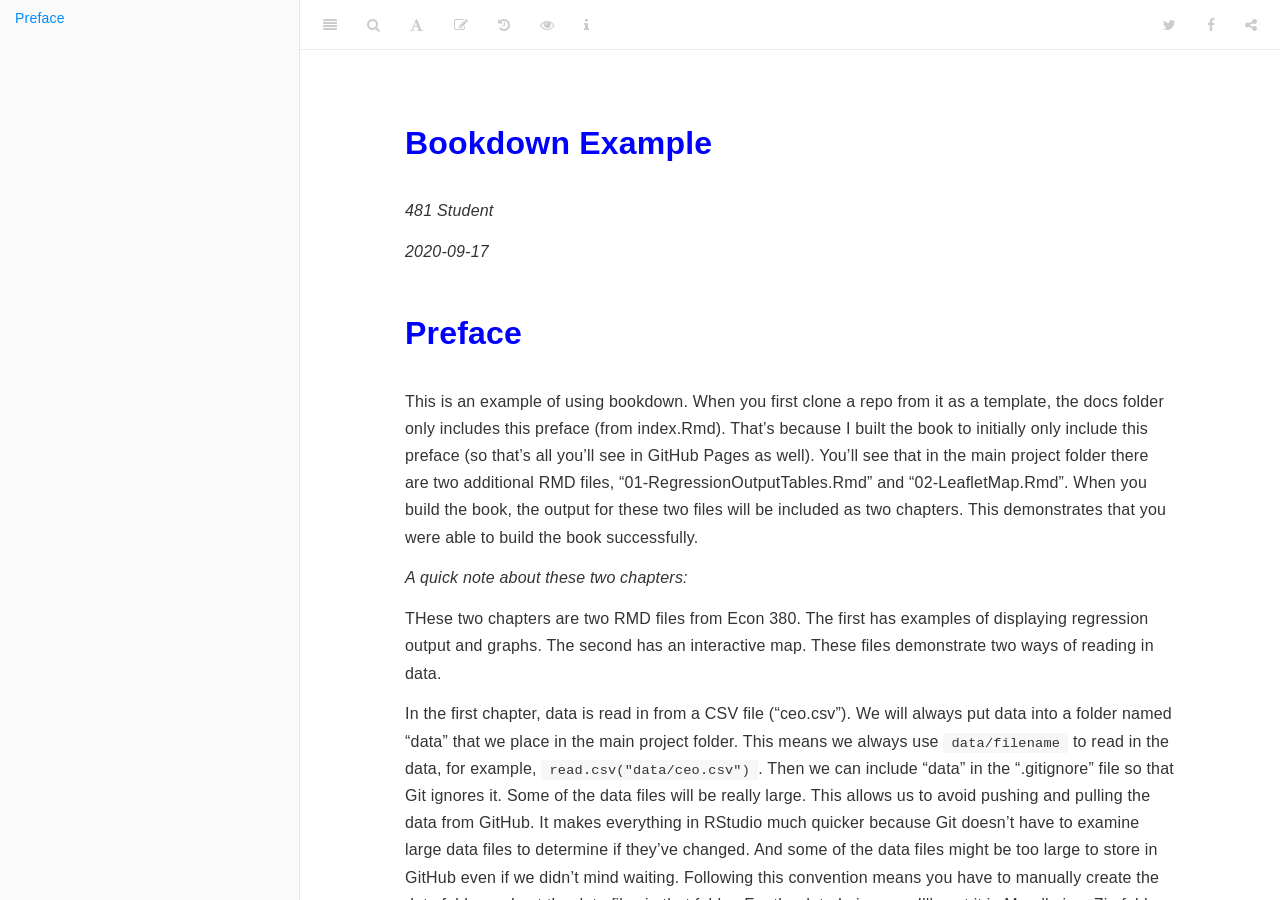
==== docs/index.html @ 1a6e9d6b "Initial commit" ====
<!DOCTYPE html>
<html lang="" xml:lang="">
<head>

  <meta charset="utf-8" />
  <meta http-equiv="X-UA-Compatible" content="IE=edge" />
  <title>Bookdown Example</title>
  <meta name="description" content="Bookdown Example" />
  <meta name="generator" content="bookdown 0.20 and GitBook 2.6.7" />

  <meta property="og:title" content="Bookdown Example" />
  <meta property="og:type" content="book" />
  
  
  
  

  <meta name="twitter:card" content="summary" />
  <meta name="twitter:title" content="Bookdown Example" />
  
  
  

<meta name="author" content="481 Student" />


<meta name="date" content="2020-09-17" />

  <meta name="viewport" content="width=device-width, initial-scale=1" />
  <meta name="apple-mobile-web-app-capable" content="yes" />
  <meta name="apple-mobile-web-app-status-bar-style" content="black" />
  
  


<script src="libs/jquery-2.2.3/jquery.min.js"></script>
<link href="libs/gitbook-2.6.7/css/style.css" rel="stylesheet" />
<link href="libs/gitbook-2.6.7/css/plugin-table.css" rel="stylesheet" />
<link href="libs/gitbook-2.6.7/css/plugin-bookdown.css" rel="stylesheet" />
<link href="libs/gitbook-2.6.7/css/plugin-highlight.css" rel="stylesheet" />
<link href="libs/gitbook-2.6.7/css/plugin-search.css" rel="stylesheet" />
<link href="libs/gitbook-2.6.7/css/plugin-fontsettings.css" rel="stylesheet" />
<link href="libs/gitbook-2.6.7/css/plugin-clipboard.css" rel="stylesheet" />









<script src="libs/accessible-code-block-0.0.1/empty-anchor.js"></script>



<link rel="stylesheet" href="style.css" type="text/css" />
</head>

<body>



  <div class="book without-animation with-summary font-size-2 font-family-1" data-basepath=".">

    <div class="book-summary">
      <nav role="navigation">

<ul class="summary">
<li class="chapter" data-level="" data-path=""><a href="#preface"><i class="fa fa-check"></i>Preface</a></li>
</ul>

      </nav>
    </div>

    <div class="book-body">
      <div class="body-inner">
        <div class="book-header" role="navigation">
          <h1>
            <i class="fa fa-circle-o-notch fa-spin"></i><a href="./">Bookdown Example</a>
          </h1>
        </div>

        <div class="page-wrapper" tabindex="-1" role="main">
          <div class="page-inner">

            <section class="normal" id="section-">
<div id="header">
<h1 class="title">Bookdown Example</h1>
<p class="author"><em>481 Student</em></p>
<p class="date"><em>2020-09-17</em></p>
</div>
<div id="preface" class="section level1 unnumbered">
<h1>Preface</h1>
<p>This is an example of using bookdown. When you first clone a repo from it as a template, the docs folder only includes this preface (from index.Rmd). That’s because I built the book to initially only include this preface (so that’s all you’ll see in GitHub Pages as well). You’ll see that in the main project folder there are two additional RMD files, “01-RegressionOutputTables.Rmd” and “02-LeafletMap.Rmd”. When you build the book, the output for these two files will be included as two chapters. This demonstrates that you were able to build the book successfully.</p>
<p><em>A quick note about these two chapters:</em></p>
<p>THese two chapters are two RMD files from Econ 380. The first has examples of displaying regression output and graphs. The second has an interactive map. These files demonstrate two ways of reading in data.</p>
<p>In the first chapter, data is read in from a CSV file (“ceo.csv”). We will always put data into a folder named “data” that we place in the main project folder. This means we always use <code>data/filename</code> to read in the data, for example, <code>read.csv("data/ceo.csv")</code>. Then we can include “data” in the “.gitignore” file so that Git ignores it. Some of the data files will be really large. This allows us to avoid pushing and pulling the data from GitHub. It makes everything in RStudio much quicker because Git doesn’t have to examine large data files to determine if they’ve changed. And some of the data files might be too large to store in GitHub even if we didn’t mind waiting. Following this convention means you have to manually create the data folder and put the data files in that folder. For the data I give you, I’ll post it in Moodle in a Zip folder.</p>
<p>In the second RMD file (with the map), data is read in directly from a URL.</p>
<p>We will always use this basic setup. ALways open RStudio by opening the .RProj folder so that the working directory is set correctly. Always put a “data” folder in the main project folder and open data using “data/filename”, for example, <code>read.csv("data/ceo.csv")</code>.</p>

</div>
            </section>

          </div>
        </div>
      </div>


    </div>
  </div>
<script src="libs/gitbook-2.6.7/js/app.min.js"></script>
<script src="libs/gitbook-2.6.7/js/lunr.js"></script>
<script src="libs/gitbook-2.6.7/js/clipboard.min.js"></script>
<script src="libs/gitbook-2.6.7/js/plugin-search.js"></script>
<script src="libs/gitbook-2.6.7/js/plugin-sharing.js"></script>
<script src="libs/gitbook-2.6.7/js/plugin-fontsettings.js"></script>
<script src="libs/gitbook-2.6.7/js/plugin-bookdown.js"></script>
<script src="libs/gitbook-2.6.7/js/jquery.highlight.js"></script>
<script src="libs/gitbook-2.6.7/js/plugin-clipboard.js"></script>
<script>
gitbook.require(["gitbook"], function(gitbook) {
gitbook.start({
"sharing": {
"github": false,
"facebook": true,
"twitter": true,
"linkedin": false,
"weibo": false,
"instapaper": false,
"vk": false,
"all": ["facebook", "twitter", "linkedin", "weibo", "instapaper"]
},
"fontsettings": {
"theme": "white",
"family": "sans",
"size": 2
},
"edit": {
"link": "https://github.com/YOUR GITHUB USERNAME/YOUR REPO NAME/edit/master/index.Rmd",
"text": "Edit"
},
"history": {
"link": "https://github.com/YOUR GITHUB USERNAME/YOUR REPO NAME/commits/master/index.Rmd",
"text": null
},
"view": {
"link": "https://github.com/YOUR GITHUB USERNAME/YOUR REPO NAME/blob/master/index.Rmd",
"text": null
},
"download": null,
"toc": {
"collapse": "subsection"
}
});
});
</script>

</body>

</html>
---- docs/libs/gitbook-2.6.7/css/style.css ----
/*! normalize.css v2.1.0 | MIT License | git.io/normalize */img,legend{border:0}*,.fa{-webkit-font-smoothing:antialiased}.fa-ul>li,sub,sup{position:relative}.book .book-body .page-wrapper .page-inner section.normal hr:after,.book-langs-index .inner .languages:after,.buttons:after,.dropdown-menu .buttons:after{clear:both}body,html{-ms-text-size-adjust:100%;-webkit-text-size-adjust:100%}article,aside,details,figcaption,figure,footer,header,hgroup,main,nav,section,summary{display:block}audio,canvas,video{display:inline-block}.hidden,[hidden]{display:none}audio:not([controls]){display:none;height:0}html{font-family:sans-serif}body,figure{margin:0}a:focus{outline:dotted thin}a:active,a:hover{outline:0}h1{font-size:2em;margin:.67em 0}abbr[title]{border-bottom:1px dotted}b,strong{font-weight:700}dfn{font-style:italic}hr{-moz-box-sizing:content-box;box-sizing:content-box;height:0}mark{background:#ff0;color:#000}code,kbd,pre,samp{font-family:monospace,serif;font-size:1em}pre{white-space:pre-wrap}q{quotes:"\201C" "\201D" "\2018" "\2019"}small{font-size:80%}sub,sup{font-size:75%;line-height:0;vertical-align:baseline}sup{top:-.5em}sub{bottom:-.25em}svg:not(:root){overflow:hidden}fieldset{border:1px solid silver;margin:0 2px;padding:.35em .625em .75em}legend{padding:0}button,input,select,textarea{font-family:inherit;font-size:100%;margin:0}button,input{line-height:normal}button,select{text-transform:none}button,html input[type=button],input[type=reset],input[type=submit]{-webkit-appearance:button;cursor:pointer}button[disabled],html input[disabled]{cursor:default}input[type=checkbox],input[type=radio]{box-sizing:border-box;padding:0}input[type=search]{-webkit-appearance:textfield;-moz-box-sizing:content-box;-webkit-box-sizing:content-box;box-sizing:content-box}input[type=search]::-webkit-search-cancel-button{margin-right:10px;}button::-moz-focus-inner,input::-moz-focus-inner{border:0;padding:0}textarea{overflow:auto;vertical-align:top}table{border-collapse:collapse;border-spacing:0}/*!
 * Preboot v2
 *
 * Open sourced under MIT license by @mdo.
 * Some variables and mixins from Bootstrap (Apache 2 license).
 */.link-inherit,.link-inherit:focus,.link-inherit:hover{color:inherit}.fa,.fa-stack{display:inline-block}/*!
 *  Font Awesome 4.1.0 by @davegandy - http://fontawesome.io - @fontawesome
 *  License - http://fontawesome.io/license (Font: SIL OFL 1.1, CSS: MIT License)
 */@font-face{font-family:FontAwesome;src:url(./fontawesome/fontawesome-webfont.ttf?v=4.1.0) format('truetype');font-weight:400;font-style:normal}.fa{font-family:FontAwesome;font-style:normal;font-weight:400;line-height:1;-moz-osx-font-smoothing:grayscale}.book .book-header,.book .book-summary{font-family:"Helvetica Neue",Helvetica,Arial,sans-serif}.fa-lg{font-size:1.33333333em;line-height:.75em;vertical-align:-15%}.fa-2x{font-size:2em}.fa-3x{font-size:3em}.fa-4x{font-size:4em}.fa-5x{font-size:5em}.fa-fw{width:1.28571429em;text-align:center}.fa-ul{padding-left:0;margin-left:2.14285714em;list-style-type:none}.fa-li{position:absolute;left:-2.14285714em;width:2.14285714em;top:.14285714em;text-align:center}.fa-li.fa-lg{left:-1.85714286em}.fa-border{padding:.2em .25em .15em;border:.08em solid #eee;border-radius:.1em}.pull-right{float:right}.pull-left{float:left}.fa.pull-left{margin-right:.3em}.fa.pull-right{margin-left:.3em}.fa-spin{-webkit-animation:spin 2s infinite linear;-moz-animation:spin 2s infinite linear;-o-animation:spin 2s infinite linear;animation:spin 2s infinite linear}@-moz-keyframes spin{0%{-moz-transform:rotate(0)}100%{-moz-transform:rotate(359deg)}}@-webkit-keyframes spin{0%{-webkit-transform:rotate(0)}100%{-webkit-transform:rotate(359deg)}}@-o-keyframes spin{0%{-o-transform:rotate(0)}100%{-o-transform:rotate(359deg)}}@keyframes spin{0%{-webkit-transform:rotate(0);transform:rotate(0)}100%{-webkit-transform:rotate(359deg);transform:rotate(359deg)}}.fa-rotate-90{filter:progid:DXImageTransform.Microsoft.BasicImage(rotation=1);-webkit-transform:rotate(90deg);-moz-transform:rotate(90deg);-ms-transform:rotate(90deg);-o-transform:rotate(90deg);transform:rotate(90deg)}.fa-rotate-180{filter:progid:DXImageTransform.Microsoft.BasicImage(rotation=2);-webkit-transform:rotate(180deg);-moz-transform:rotate(180deg);-ms-transform:rotate(180deg);-o-transform:rotate(180deg);transform:rotate(180deg)}.fa-rotate-270{filter:progid:DXImageTransform.Microsoft.BasicImage(rotation=3);-webkit-transform:rotate(270deg);-moz-transform:rotate(270deg);-ms-transform:rotate(270deg);-o-transform:rotate(270deg);transform:rotate(270deg)}.fa-flip-horizontal{filter:progid:DXImageTransform.Microsoft.BasicImage(rotation=0, mirror=1);-webkit-transform:scale(-1,1);-moz-transform:scale(-1,1);-ms-transform:scale(-1,1);-o-transform:scale(-1,1);transform:scale(-1,1)}.fa-flip-vertical{filter:progid:DXImageTransform.Microsoft.BasicImage(rotation=2, mirror=1);-webkit-transform:scale(1,-1);-moz-transform:scale(1,-1);-ms-transform:scale(1,-1);-o-transform:scale(1,-1);transform:scale(1,-1)}.fa-stack{position:relative;width:2em;height:2em;line-height:2em;vertical-align:middle}.fa-stack-1x,.fa-stack-2x{position:absolute;left:0;width:100%;text-align:center}.fa-stack-1x{line-height:inherit}.fa-stack-2x{font-size:2em}.fa-inverse{color:#fff}.fa-glass:before{content:"\f000"}.fa-music:before{content:"\f001"}.fa-search:before{content:"\f002"}.fa-envelope-o:before{content:"\f003"}.fa-heart:before{content:"\f004"}.fa-star:before{content:"\f005"}.fa-star-o:before{content:"\f006"}.fa-user:before{content:"\f007"}.fa-film:before{content:"\f008"}.fa-th-large:before{content:"\f009"}.fa-th:before{content:"\f00a"}.fa-th-list:before{content:"\f00b"}.fa-check:before{content:"\f00c"}.fa-times:before{content:"\f00d"}.fa-search-plus:before{content:"\f00e"}.fa-search-minus:before{content:"\f010"}.fa-power-off:before{content:"\f011"}.fa-signal:before{content:"\f012"}.fa-cog:before,.fa-gear:before{content:"\f013"}.fa-trash-o:before{content:"\f014"}.fa-home:before{content:"\f015"}.fa-file-o:before{content:"\f016"}.fa-clock-o:before{content:"\f017"}.fa-road:before{content:"\f018"}.fa-download:before{content:"\f019"}.fa-arrow-circle-o-down:before{content:"\f01a"}.fa-arrow-circle-o-up:before{content:"\f01b"}.fa-inbox:before{content:"\f01c"}.fa-play-circle-o:before{content:"\f01d"}.fa-repeat:before,.fa-rotate-right:before{content:"\f01e"}.fa-refresh:before{content:"\f021"}.fa-list-alt:before{content:"\f022"}.fa-lock:before{content:"\f023"}.fa-flag:before{content:"\f024"}.fa-headphones:before{content:"\f025"}.fa-volume-off:before{content:"\f026"}.fa-volume-down:before{content:"\f027"}.fa-volume-up:before{content:"\f028"}.fa-qrcode:before{content:"\f029"}.fa-barcode:before{content:"\f02a"}.fa-tag:before{content:"\f02b"}.fa-tags:before{content:"\f02c"}.fa-book:before{content:"\f02d"}.fa-bookmark:before{content:"\f02e"}.fa-print:before{content:"\f02f"}.fa-camera:before{content:"\f030"}.fa-font:before{content:"\f031"}.fa-bold:before{content:"\f032"}.fa-italic:before{content:"\f033"}.fa-text-height:before{content:"\f034"}.fa-text-width:before{content:"\f035"}.fa-align-left:before{content:"\f036"}.fa-align-center:before{content:"\f037"}.fa-align-right:before{content:"\f038"}.fa-align-justify:before{content:"\f039"}.fa-list:before{content:"\f03a"}.fa-dedent:before,.fa-outdent:before{content:"\f03b"}.fa-indent:before{content:"\f03c"}.fa-video-camera:before{content:"\f03d"}.fa-image:before,.fa-photo:before,.fa-picture-o:before{content:"\f03e"}.fa-pencil:before{content:"\f040"}.fa-map-marker:before{content:"\f041"}.fa-adjust:before{content:"\f042"}.fa-tint:before{content:"\f043"}.fa-edit:before,.fa-pencil-square-o:before{content:"\f044"}.fa-share-square-o:before{content:"\f045"}.fa-check-square-o:before{content:"\f046"}.fa-arrows:before{content:"\f047"}.fa-step-backward:before{content:"\f048"}.fa-fast-backward:before{content:"\f049"}.fa-backward:before{content:"\f04a"}.fa-play:before{content:"\f04b"}.fa-pause:before{content:"\f04c"}.fa-stop:before{content:"\f04d"}.fa-forward:before{content:"\f04e"}.fa-fast-forward:before{content:"\f050"}.fa-step-forward:before{content:"\f051"}.fa-eject:before{content:"\f052"}.fa-chevron-left:before{content:"\f053"}.fa-chevron-right:before{content:"\f054"}.fa-plus-circle:before{content:"\f055"}.fa-minus-circle:before{content:"\f056"}.fa-times-circle:before{content:"\f057"}.fa-check-circle:before{content:"\f058"}.fa-question-circle:before{content:"\f059"}.fa-info-circle:before{content:"\f05a"}.fa-crosshairs:before{content:"\f05b"}.fa-times-circle-o:before{content:"\f05c"}.fa-check-circle-o:before{content:"\f05d"}.fa-ban:before{content:"\f05e"}.fa-arrow-left:before{content:"\f060"}.fa-arrow-right:before{content:"\f061"}.fa-arrow-up:before{content:"\f062"}.fa-arrow-down:before{content:"\f063"}.fa-mail-forward:before,.fa-share:before{content:"\f064"}.fa-expand:before{content:"\f065"}.fa-compress:before{content:"\f066"}.fa-plus:before{content:"\f067"}.fa-minus:before{content:"\f068"}.fa-asterisk:before{content:"\f069"}.fa-exclamation-circle:before{content:"\f06a"}.fa-gift:before{content:"\f06b"}.fa-leaf:before{content:"\f06c"}.fa-fire:before{content:"\f06d"}.fa-eye:before{content:"\f06e"}.fa-eye-slash:before{content:"\f070"}.fa-exclamation-triangle:before,.fa-warning:before{content:"\f071"}.fa-plane:before{content:"\f072"}.fa-calendar:before{content:"\f073"}.fa-random:before{content:"\f074"}.fa-comment:before{content:"\f075"}.fa-magnet:before{content:"\f076"}.fa-chevron-up:before{content:"\f077"}.fa-chevron-down:before{content:"\f078"}.fa-retweet:before{content:"\f079"}.fa-shopping-cart:before{content:"\f07a"}.fa-folder:before{content:"\f07b"}.fa-folder-open:before{content:"\f07c"}.fa-arrows-v:before{content:"\f07d"}.fa-arrows-h:before{content:"\f07e"}.fa-bar-chart-o:before{content:"\f080"}.fa-twitter-square:before{content:"\f081"}.fa-facebook-square:before{content:"\f082"}.fa-camera-retro:before{content:"\f083"}.fa-key:before{content:"\f084"}.fa-cogs:before,.fa-gears:before{content:"\f085"}.fa-comments:before{content:"\f086"}.fa-thumbs-o-up:before{content:"\f087"}.fa-thumbs-o-down:before{content:"\f088"}.fa-star-half:before{content:"\f089"}.fa-heart-o:before{content:"\f08a"}.fa-sign-out:before{content:"\f08b"}.fa-linkedin-square:before{content:"\f08c"}.fa-thumb-tack:before{content:"\f08d"}.fa-external-link:before{content:"\f08e"}.fa-sign-in:before{content:"\f090"}.fa-trophy:before{content:"\f091"}.fa-github-square:before{content:"\f092"}.fa-upload:before{content:"\f093"}.fa-lemon-o:before{content:"\f094"}.fa-phone:before{content:"\f095"}.fa-square-o:before{content:"\f096"}.fa-bookmark-o:before{content:"\f097"}.fa-phone-square:before{content:"\f098"}.fa-twitter:before{content:"\f099"}.fa-facebook:before{content:"\f09a"}.fa-github:before{content:"\f09b"}.fa-unlock:before{content:"\f09c"}.fa-credit-card:before{content:"\f09d"}.fa-rss:before{content:"\f09e"}.fa-hdd-o:before{content:"\f0a0"}.fa-bullhorn:before{content:"\f0a1"}.fa-bell:before{content:"\f0f3"}.fa-certificate:before{content:"\f0a3"}.fa-hand-o-right:before{content:"\f0a4"}.fa-hand-o-left:before{content:"\f0a5"}.fa-hand-o-up:before{content:"\f0a6"}.fa-hand-o-down:before{content:"\f0a7"}.fa-arrow-circle-left:before{content:"\f0a8"}.fa-arrow-circle-right:before{content:"\f0a9"}.fa-arrow-circle-up:before{content:"\f0aa"}.fa-arrow-circle-down:before{content:"\f0ab"}.fa-globe:before{content:"\f0ac"}.fa-wrench:before{content:"\f0ad"}.fa-tasks:before{content:"\f0ae"}.fa-filter:before{content:"\f0b0"}.fa-briefcase:before{content:"\f0b1"}.fa-arrows-alt:before{content:"\f0b2"}.fa-group:before,.fa-users:before{content:"\f0c0"}.fa-chain:before,.fa-link:before{content:"\f0c1"}.fa-cloud:before{content:"\f0c2"}.fa-flask:before{content:"\f0c3"}.fa-cut:before,.fa-scissors:before{content:"\f0c4"}.fa-copy:before,.fa-files-o:before{content:"\f0c5"}.fa-paperclip:before{content:"\f0c6"}.fa-floppy-o:before,.fa-save:before{content:"\f0c7"}.fa-square:before{content:"\f0c8"}.fa-bars:before,.fa-navicon:before,.fa-reorder:before{content:"\f0c9"}.fa-list-ul:before{content:"\f0ca"}.fa-list-ol:before{content:"\f0cb"}.fa-strikethrough:before{content:"\f0cc"}.fa-underline:before{content:"\f0cd"}.fa-table:before{content:"\f0ce"}.fa-magic:before{content:"\f0d0"}.fa-truck:before{content:"\f0d1"}.fa-pinterest:before{content:"\f0d2"}.fa-pinterest-square:before{content:"\f0d3"}.fa-google-plus-square:before{content:"\f0d4"}.fa-google-plus:before{content:"\f0d5"}.fa-money:before{content:"\f0d6"}.fa-caret-down:before{content:"\f0d7"}.fa-caret-up:before{content:"\f0d8"}.fa-caret-left:before{content:"\f0d9"}.fa-caret-right:before{content:"\f0da"}.fa-columns:before{content:"\f0db"}.fa-sort:before,.fa-unsorted:before{content:"\f0dc"}.fa-sort-desc:before,.fa-sort-down:before{content:"\f0dd"}.fa-sort-asc:before,.fa-sort-up:before{content:"\f0de"}.fa-envelope:before{content:"\f0e0"}.fa-linkedin:before{content:"\f0e1"}.fa-rotate-left:before,.fa-undo:before{content:"\f0e2"}.fa-gavel:before,.fa-legal:before{content:"\f0e3"}.fa-dashboard:before,.fa-tachometer:before{content:"\f0e4"}.fa-comment-o:before{content:"\f0e5"}.fa-comments-o:before{content:"\f0e6"}.fa-bolt:before,.fa-flash:before{content:"\f0e7"}.fa-sitemap:before{content:"\f0e8"}.fa-umbrella:before{content:"\f0e9"}.fa-clipboard:before,.fa-paste:before{content:"\f0ea"}.fa-lightbulb-o:before{content:"\f0eb"}.fa-exchange:before{content:"\f0ec"}.fa-cloud-download:before{content:"\f0ed"}.fa-cloud-upload:before{content:"\f0ee"}.fa-user-md:before{content:"\f0f0"}.fa-stethoscope:before{content:"\f0f1"}.fa-suitcase:before{content:"\f0f2"}.fa-bell-o:before{content:"\f0a2"}.fa-coffee:before{content:"\f0f4"}.fa-cutlery:before{content:"\f0f5"}.fa-file-text-o:before{content:"\f0f6"}.fa-building-o:before{content:"\f0f7"}.fa-hospital-o:before{content:"\f0f8"}.fa-ambulance:before{content:"\f0f9"}.fa-medkit:before{content:"\f0fa"}.fa-fighter-jet:before{content:"\f0fb"}.fa-beer:before{content:"\f0fc"}.fa-h-square:before{content:"\f0fd"}.fa-plus-square:before{content:"\f0fe"}.fa-angle-double-left:before{content:"\f100"}.fa-angle-double-right:before{content:"\f101"}.fa-angle-double-up:before{content:"\f102"}.fa-angle-double-down:before{content:"\f103"}.fa-angle-left:before{content:"\f104"}.fa-angle-right:before{content:"\f105"}.fa-angle-up:before{content:"\f106"}.fa-angle-down:before{content:"\f107"}.fa-desktop:before{content:"\f108"}.fa-laptop:before{content:"\f109"}.fa-tablet:before{content:"\f10a"}.fa-mobile-phone:before,.fa-mobile:before{content:"\f10b"}.fa-circle-o:before{content:"\f10c"}.fa-quote-left:before{content:"\f10d"}.fa-quote-right:before{content:"\f10e"}.fa-spinner:before{content:"\f110"}.fa-circle:before{content:"\f111"}.fa-mail-reply:before,.fa-reply:before{content:"\f112"}.fa-github-alt:before{content:"\f113"}.fa-folder-o:before{content:"\f114"}.fa-folder-open-o:before{content:"\f115"}.fa-smile-o:before{content:"\f118"}.fa-frown-o:before{content:"\f119"}.fa-meh-o:before{content:"\f11a"}.fa-gamepad:before{content:"\f11b"}.fa-keyboard-o:before{content:"\f11c"}.fa-flag-o:before{content:"\f11d"}.fa-flag-checkered:before{content:"\f11e"}.fa-terminal:before{content:"\f120"}.fa-code:before{content:"\f121"}.fa-mail-reply-all:before,.fa-reply-all:before{content:"\f122"}.fa-star-half-empty:before,.fa-star-half-full:before,.fa-star-half-o:before{content:"\f123"}.fa-location-arrow:before{content:"\f124"}.fa-crop:before{content:"\f125"}.fa-code-fork:before{content:"\f126"}.fa-chain-broken:before,.fa-unlink:before{content:"\f127"}.fa-question:before{content:"\f128"}.fa-info:before{content:"\f129"}.fa-exclamation:before{content:"\f12a"}.fa-superscript:before{content:"\f12b"}.fa-subscript:before{content:"\f12c"}.fa-eraser:before{content:"\f12d"}.fa-puzzle-piece:before{content:"\f12e"}.fa-microphone:before{content:"\f130"}.fa-microphone-slash:before{content:"\f131"}.fa-shield:before{content:"\f132"}.fa-calendar-o:before{content:"\f133"}.fa-fire-extinguisher:before{content:"\f134"}.fa-rocket:before{content:"\f135"}.fa-maxcdn:before{content:"\f136"}.fa-chevron-circle-left:before{content:"\f137"}.fa-chevron-circle-right:before{content:"\f138"}.fa-chevron-circle-up:before{content:"\f139"}.fa-chevron-circle-down:before{content:"\f13a"}.fa-html5:before{content:"\f13b"}.fa-css3:before{content:"\f13c"}.fa-anchor:before{content:"\f13d"}.fa-unlock-alt:before{content:"\f13e"}.fa-bullseye:before{content:"\f140"}.fa-ellipsis-h:before{content:"\f141"}.fa-ellipsis-v:before{content:"\f142"}.fa-rss-square:before{content:"\f143"}.fa-play-circle:before{content:"\f144"}.fa-ticket:before{content:"\f145"}.fa-minus-square:before{content:"\f146"}.fa-minus-square-o:before{content:"\f147"}.fa-level-up:before{content:"\f148"}.fa-level-down:before{content:"\f149"}.fa-check-square:before{content:"\f14a"}.fa-pencil-square:before{content:"\f14b"}.fa-external-link-square:before{content:"\f14c"}.fa-share-square:before{content:"\f14d"}.fa-compass:before{content:"\f14e"}.fa-caret-square-o-down:before,.fa-toggle-down:before{content:"\f150"}.fa-caret-square-o-up:before,.fa-toggle-up:before{content:"\f151"}.fa-caret-square-o-right:before,.fa-toggle-right:before{content:"\f152"}.fa-eur:before,.fa-euro:before{content:"\f153"}.fa-gbp:before{content:"\f154"}.fa-dollar:before,.fa-usd:before{content:"\f155"}.fa-inr:before,.fa-rupee:before{content:"\f156"}.fa-cny:before,.fa-jpy:before,.fa-rmb:before,.fa-yen:before{content:"\f157"}.fa-rouble:before,.fa-rub:before,.fa-ruble:before{content:"\f158"}.fa-krw:before,.fa-won:before{content:"\f159"}.fa-bitcoin:before,.fa-btc:before{content:"\f15a"}.fa-file:before{content:"\f15b"}.fa-file-text:before{content:"\f15c"}.fa-sort-alpha-asc:before{content:"\f15d"}.fa-sort-alpha-desc:before{content:"\f15e"}.fa-sort-amount-asc:before{content:"\f160"}.fa-sort-amount-desc:before{content:"\f161"}.fa-sort-numeric-asc:before{content:"\f162"}.fa-sort-numeric-desc:before{content:"\f163"}.fa-thumbs-up:before{content:"\f164"}.fa-thumbs-down:before{content:"\f165"}.fa-youtube-square:before{content:"\f166"}.fa-youtube:before{content:"\f167"}.fa-xing:before{content:"\f168"}.fa-xing-square:before{content:"\f169"}.fa-youtube-play:before{content:"\f16a"}.fa-dropbox:before{content:"\f16b"}.fa-stack-overflow:before{content:"\f16c"}.fa-instagram:before{content:"\f16d"}.fa-flickr:before{content:"\f16e"}.fa-adn:before{content:"\f170"}.fa-bitbucket:before{content:"\f171"}.fa-bitbucket-square:before{content:"\f172"}.fa-tumblr:before{content:"\f173"}.fa-tumblr-square:before{content:"\f174"}.fa-long-arrow-down:before{content:"\f175"}.fa-long-arrow-up:before{content:"\f176"}.fa-long-arrow-left:before{content:"\f177"}.fa-long-arrow-right:before{content:"\f178"}.fa-apple:before{content:"\f179"}.fa-windows:before{content:"\f17a"}.fa-android:before{content:"\f17b"}.fa-linux:before{content:"\f17c"}.fa-dribbble:before{content:"\f17d"}.fa-skype:before{content:"\f17e"}.fa-foursquare:before{content:"\f180"}.fa-trello:before{content:"\f181"}.fa-female:before{content:"\f182"}.fa-male:before{content:"\f183"}.fa-gittip:before{content:"\f184"}.fa-sun-o:before{content:"\f185"}.fa-moon-o:before{content:"\f186"}.fa-archive:before{content:"\f187"}.fa-bug:before{content:"\f188"}.fa-vk:before{content:"\f189"}.fa-weibo:before{content:"\f18a"}.fa-renren:before{content:"\f18b"}.fa-pagelines:before{content:"\f18c"}.fa-stack-exchange:before{content:"\f18d"}.fa-arrow-circle-o-right:before{content:"\f18e"}.fa-arrow-circle-o-left:before{content:"\f190"}.fa-caret-square-o-left:before,.fa-toggle-left:before{content:"\f191"}.fa-dot-circle-o:before{content:"\f192"}.fa-wheelchair:before{content:"\f193"}.fa-vimeo-square:before{content:"\f194"}.fa-try:before,.fa-turkish-lira:before{content:"\f195"}.fa-plus-square-o:before{content:"\f196"}.fa-space-shuttle:before{content:"\f197"}.fa-slack:before{content:"\f198"}.fa-envelope-square:before{content:"\f199"}.fa-wordpress:before{content:"\f19a"}.fa-openid:before{content:"\f19b"}.fa-bank:before,.fa-institution:before,.fa-university:before{content:"\f19c"}.fa-graduation-cap:before,.fa-mortar-board:before{content:"\f19d"}.fa-yahoo:before{content:"\f19e"}.fa-google:before{content:"\f1a0"}.fa-reddit:before{content:"\f1a1"}.fa-reddit-square:before{content:"\f1a2"}.fa-stumbleupon-circle:before{content:"\f1a3"}.fa-stumbleupon:before{content:"\f1a4"}.fa-delicious:before{content:"\f1a5"}.fa-digg:before{content:"\f1a6"}.fa-pied-piper-square:before,.fa-pied-piper:before{content:"\f1a7"}.fa-pied-piper-alt:before{content:"\f1a8"}.fa-drupal:before{content:"\f1a9"}.fa-joomla:before{content:"\f1aa"}.fa-language:before{content:"\f1ab"}.fa-fax:before{content:"\f1ac"}.fa-building:before{content:"\f1ad"}.fa-child:before{content:"\f1ae"}.fa-paw:before{content:"\f1b0"}.fa-spoon:before{content:"\f1b1"}.fa-cube:before{content:"\f1b2"}.fa-cubes:before{content:"\f1b3"}.fa-behance:before{content:"\f1b4"}.fa-behance-square:before{content:"\f1b5"}.fa-steam:before{content:"\f1b6"}.fa-steam-square:before{content:"\f1b7"}.fa-recycle:before{content:"\f1b8"}.fa-automobile:before,.fa-car:before{content:"\f1b9"}.fa-cab:before,.fa-taxi:before{content:"\f1ba"}.fa-tree:before{content:"\f1bb"}.fa-spotify:before{content:"\f1bc"}.fa-deviantart:before{content:"\f1bd"}.fa-soundcloud:before{content:"\f1be"}.fa-database:before{content:"\f1c0"}.fa-file-pdf-o:before{content:"\f1c1"}.fa-file-word-o:before{content:"\f1c2"}.fa-file-excel-o:before{content:"\f1c3"}.fa-file-powerpoint-o:before{content:"\f1c4"}.fa-file-image-o:before,.fa-file-photo-o:before,.fa-file-picture-o:before{content:"\f1c5"}.fa-file-archive-o:before,.fa-file-zip-o:before{content:"\f1c6"}.fa-file-audio-o:before,.fa-file-sound-o:before{content:"\f1c7"}.fa-file-movie-o:before,.fa-file-video-o:before{content:"\f1c8"}.fa-file-code-o:before{content:"\f1c9"}.fa-vine:before{content:"\f1ca"}.fa-codepen:before{content:"\f1cb"}.fa-jsfiddle:before{content:"\f1cc"}.fa-life-bouy:before,.fa-life-ring:before,.fa-life-saver:before,.fa-support:before{content:"\f1cd"}.fa-circle-o-notch:before{content:"\f1ce"}.fa-ra:before,.fa-rebel:before{content:"\f1d0"}.fa-empire:before,.fa-ge:before{content:"\f1d1"}.fa-git-square:before{content:"\f1d2"}.fa-git:before{content:"\f1d3"}.fa-hacker-news:before{content:"\f1d4"}.fa-tencent-weibo:before{content:"\f1d5"}.fa-qq:before{content:"\f1d6"}.fa-wechat:before,.fa-weixin:before{content:"\f1d7"}.fa-paper-plane:before,.fa-send:before{content:"\f1d8"}.fa-paper-plane-o:before,.fa-send-o:before{content:"\f1d9"}.fa-history:before{content:"\f1da"}.fa-circle-thin:before{content:"\f1db"}.fa-header:before{content:"\f1dc"}.fa-paragraph:before{content:"\f1dd"}.fa-sliders:before{content:"\f1de"}.fa-share-alt:before{content:"\f1e0"}.fa-share-alt-square:before{content:"\f1e1"}.fa-bomb:before{content:"\f1e2"}.book-langs-index{width:100%;height:100%;padding:40px 0;margin:0;overflow:auto}@media (max-width:600px){.book-langs-index{padding:0}}.book-langs-index .inner{max-width:600px;width:100%;margin:0 auto;padding:30px;background:#fff;border-radius:3px}.book-langs-index .inner h3{margin:0}.book-langs-index .inner .languages{list-style:none;padding:20px 30px;margin-top:20px;border-top:1px solid #eee}.book-langs-index .inner .languages:after,.book-langs-index .inner .languages:before{content:" ";display:table;line-height:0}.book-langs-index .inner .languages li{width:50%;float:left;padding:10px 5px;font-size:16px}@media (max-width:600px){.book-langs-index .inner .languages li{width:100%;max-width:100%}}.book .book-header{overflow:visible;height:50px;padding:0 8px;z-index:2;font-size:.85em;color:#7e888b;background:0 0}.book .book-header .btn{display:block;height:50px;padding:0 15px;border-bottom:none;color:#ccc;text-transform:uppercase;line-height:50px;-webkit-box-shadow:none!important;box-shadow:none!important;position:relative;font-size:14px}.book .book-header .btn:hover{position:relative;text-decoration:none;color:#444;background:0 0}.book .book-header h1{margin:0;font-size:20px;font-weight:200;text-align:center;line-height:50px;opacity:0;padding-left:200px;padding-right:200px;-webkit-transition:opacity .2s ease;-moz-transition:opacity .2s ease;-o-transition:opacity .2s ease;transition:opacity .2s ease;overflow:hidden;text-overflow:ellipsis;white-space:nowrap}.book .book-header h1 a,.book .book-header h1 a:hover{color:inherit;text-decoration:none}@media (max-width:1000px){.book .book-header h1{display:none}}.book .book-header h1 i{display:none}.book .book-header:hover h1{opacity:1}.book.is-loading .book-header h1 i{display:inline-block}.book.is-loading .book-header h1 a{display:none}.dropdown{position:relative}.dropdown-menu{position:absolute;top:100%;left:0;z-index:100;display:none;float:left;min-width:160px;padding:0;margin:2px 0 0;list-style:none;font-size:14px;background-color:#fafafa;border:1px solid rgba(0,0,0,.07);border-radius:1px;-webkit-box-shadow:0 6px 12px rgba(0,0,0,.175);box-shadow:0 6px 12px rgba(0,0,0,.175);background-clip:padding-box}.dropdown-menu.open{display:block}.dropdown-menu.dropdown-left{left:auto;right:4%}.dropdown-menu.dropdown-left .dropdown-caret{right:14px;left:auto}.dropdown-menu .dropdown-caret{position:absolute;top:-8px;left:14px;width:18px;height:10px;float:left;overflow:hidden}.dropdown-menu .dropdown-caret .caret-inner,.dropdown-menu .dropdown-caret .caret-outer{display:inline-block;top:0;border-left:9px solid transparent;border-right:9px solid transparent;position:absolute}.dropdown-menu .dropdown-caret .caret-outer{border-bottom:9px solid rgba(0,0,0,.1);height:auto;left:0;width:auto;margin-left:-1px}.dropdown-menu .dropdown-caret .caret-inner{margin-top:-1px;top:1px;border-bottom:9px solid #fafafa}.dropdown-menu .buttons{border-bottom:1px solid rgba(0,0,0,.07)}.dropdown-menu .buttons:after,.dropdown-menu .buttons:before{content:" ";display:table;line-height:0}.dropdown-menu .buttons:last-child{border-bottom:none}.dropdown-menu .buttons .button{border:0;background-color:transparent;color:#a6a6a6;width:100%;text-align:center;float:left;line-height:1.42857143;padding:8px 4px}.alert,.dropdown-menu .buttons .button:hover{color:#444}.dropdown-menu .buttons .button:focus,.dropdown-menu .buttons .button:hover{outline:0}.dropdown-menu .buttons .button.size-2{width:50%}.dropdown-menu .buttons .button.size-3{width:33%}.alert{padding:15px;margin-bottom:20px;background:#eee;border-bottom:5px solid #ddd}.alert-success{background:#dff0d8;border-color:#d6e9c6;color:#3c763d}.alert-info{background:#d9edf7;border-color:#bce8f1;color:#31708f}.alert-danger{background:#f2dede;border-color:#ebccd1;color:#a94442}.alert-warning{background:#fcf8e3;border-color:#faebcc;color:#8a6d3b}.book .book-summary{position:absolute;top:0;left:-300px;bottom:0;z-index:1;width:300px;color:#364149;background:#fafafa;border-right:1px solid rgba(0,0,0,.07);-webkit-transition:left 250ms ease;-moz-transition:left 250ms ease;-o-transition:left 250ms ease;transition:left 250ms ease}.book .book-summary ul.summary{position:absolute;top:0;left:0;right:0;bottom:0;overflow-y:auto;list-style:none;margin:0;padding:0;-webkit-transition:top .5s ease;-moz-transition:top .5s ease;-o-transition:top .5s ease;transition:top .5s ease}.book .book-summary ul.summary li{list-style:none}.book .book-summary ul.summary li.divider{height:1px;margin:7px 0;overflow:hidden;background:rgba(0,0,0,.07)}.book .book-summary ul.summary li i.fa-check{display:none;position:absolute;right:9px;top:16px;font-size:9px;color:#3c3}.book .book-summary ul.summary li.done>a{color:#364149;font-weight:400}.book .book-summary ul.summary li.done>a i{display:inline}.book .book-summary ul.summary li a,.book .book-summary ul.summary li span{display:block;padding:10px 15px;border-bottom:none;color:#364149;background:0 0;text-overflow:ellipsis;overflow:hidden;white-space:nowrap;position:relative}.book .book-summary ul.summary li span{cursor:not-allowed;opacity:.3;filter:alpha(opacity=30)}.book .book-summary ul.summary li a:hover,.book .book-summary ul.summary li.active>a{color:#008cff;background:0 0;text-decoration:none}.book .book-summary ul.summary li ul{padding-left:20px}@media (max-width:600px){.book .book-summary{width:calc(100% - 60px);bottom:0;left:-100%}}.book.with-summary .book-summary{left:0}.book.without-animation .book-summary{-webkit-transition:none!important;-moz-transition:none!important;-o-transition:none!important;transition:none!important}.book{position:relative;width:100%;height:100%}.book .book-body,.book .book-body .body-inner{position:absolute;top:0;left:0;overflow-y:auto;bottom:0;right:0}.book .book-body{color:#000;background:#fff;-webkit-transition:left 250ms ease;-moz-transition:left 250ms ease;-o-transition:left 250ms ease;transition:left 250ms ease}.book .book-body .page-wrapper{position:relative;outline:0}.book .book-body .page-wrapper .page-inner{max-width:800px;margin:0 auto;padding:20px 0 40px}.book .book-body .page-wrapper .page-inner section{margin:0;padding:5px 15px;background:#fff;border-radius:2px;line-height:1.7;font-size:1.6rem}.book .book-body .page-wrapper .page-inner .btn-group .btn{border-radius:0;background:#eee;border:0}@media (max-width:1240px){.book .book-body{-webkit-transition:-webkit-transform 250ms ease;-moz-transition:-moz-transform 250ms ease;-o-transition:-o-transform 250ms ease;transition:transform 250ms ease;padding-bottom:20px}.book .book-body .body-inner{position:static;min-height:calc(100% - 50px)}}@media (min-width:600px){.book.with-summary .book-body{left:300px}}@media (max-width:600px){.book.with-summary{overflow:hidden}.book.with-summary .book-body{-webkit-transform:translate(calc(100% - 60px),0);-moz-transform:translate(calc(100% - 60px),0);-ms-transform:translate(calc(100% - 60px),0);-o-transform:translate(calc(100% - 60px),0);transform:translate(calc(100% - 60px),0)}}.book.without-animation .book-body{-webkit-transition:none!important;-moz-transition:none!important;-o-transition:none!important;transition:none!important}.buttons:after,.buttons:before{content:" ";display:table;line-height:0}.button{border:0;background:#eee;color:#666;width:100%;text-align:center;float:left;line-height:1.42857143;padding:8px 4px}.button:hover{color:#444}.button:focus,.button:hover{outline:0}.button.size-2{width:50%}.button.size-3{width:33%}.book .book-body .page-wrapper .page-inner section{display:none}.book .book-body .page-wrapper .page-inner section.normal{display:block;word-wrap:break-word;overflow:hidden;color:#333;line-height:1.7;text-size-adjust:100%;-ms-text-size-adjust:100%;-webkit-text-size-adjust:100%;-moz-text-size-adjust:100%}.book .book-body .page-wrapper .page-inner section.normal *{box-sizing:border-box;-webkit-box-sizing:border-box;}.book .book-body .page-wrapper .page-inner section.normal>:first-child{margin-top:0!important}.book .book-body .page-wrapper .page-inner section.normal>:last-child{margin-bottom:0!important}.book .book-body .page-wrapper .page-inner section.normal blockquote,.book .book-body .page-wrapper .page-inner section.normal code,.book .book-body .page-wrapper .page-inner section.normal figure,.book .book-body .page-wrapper .page-inner section.normal img,.book .book-body .page-wrapper .page-inner section.normal pre,.book .book-body .page-wrapper .page-inner section.normal table,.book .book-body .page-wrapper .page-inner section.normal tr{page-break-inside:avoid}.book .book-body .page-wrapper .page-inner section.normal h2,.book .book-body .page-wrapper .page-inner section.normal h3,.book .book-body .page-wrapper .page-inner section.normal h4,.book .book-body .page-wrapper .page-inner section.normal h5,.book .book-body .page-wrapper .page-inner section.normal p{orphans:3;widows:3}.book .book-body .page-wrapper .page-inner section.normal h1,.book .book-body .page-wrapper .page-inner section.normal h2,.book .book-body .page-wrapper .page-inner section.normal h3,.book .book-body .page-wrapper .page-inner section.normal h4,.book .book-body .page-wrapper .page-inner section.normal h5{page-break-after:avoid}.book .book-body .page-wrapper .page-inner section.normal b,.book .book-body .page-wrapper .page-inner section.normal strong{font-weight:700}.book .book-body .page-wrapper .page-inner section.normal em{font-style:italic}.book .book-body .page-wrapper .page-inner section.normal blockquote,.book .book-body .page-wrapper .page-inner section.normal dl,.book .book-body .page-wrapper .page-inner section.normal ol,.book .book-body .page-wrapper .page-inner section.normal p,.book .book-body .page-wrapper .page-inner section.normal table,.book .book-body .page-wrapper .page-inner section.normal ul{margin-top:0;margin-bottom:.85em}.book .book-body .page-wrapper .page-inner section.normal a{color:#4183c4;text-decoration:none;background:0 0}.book .book-body .page-wrapper .page-inner section.normal a:active,.book .book-body .page-wrapper .page-inner section.normal a:focus,.book .book-body .page-wrapper .page-inner section.normal a:hover{outline:0;text-decoration:underline}.book .book-body .page-wrapper .page-inner section.normal img{border:0;max-width:100%}.book .book-body .page-wrapper .page-inner section.normal hr{height:4px;padding:0;margin:1.7em 0;overflow:hidden;background-color:#e7e7e7;border:none}.book .book-body .page-wrapper .page-inner section.normal hr:after,.book .book-body .page-wrapper .page-inner section.normal hr:before{display:table;content:" "}.book .book-body .page-wrapper .page-inner section.normal h1,.book .book-body .page-wrapper .page-inner section.normal h2,.book .book-body .page-wrapper .page-inner section.normal h3,.book .book-body .page-wrapper .page-inner section.normal h4,.book .book-body .page-wrapper .page-inner section.normal h5,.book .book-body .page-wrapper .page-inner section.normal h6{margin-top:1.275em;margin-bottom:.85em;}.book .book-body .page-wrapper .page-inner section.normal h1{font-size:2em}.book .book-body .page-wrapper .page-inner section.normal h2{font-size:1.75em}.book .book-body .page-wrapper .page-inner section.normal h3{font-size:1.5em}.book .book-body .page-wrapper .page-inner section.normal h4{font-size:1.25em}.book .book-body .page-wrapper .page-inner section.normal h5{font-size:1em}.book .book-body .page-wrapper .page-inner section.normal h6{font-size:1em;color:#777}.book .book-body .page-wrapper .page-inner section.normal code,.book .book-body .page-wrapper .page-inner section.normal pre{font-family:Consolas,"Liberation Mono",Menlo,Courier,monospace;direction:ltr;border:none;color:inherit}.book .book-body .page-wrapper .page-inner section.normal pre{overflow:auto;word-wrap:normal;margin:0 0 1.275em;padding:.85em 1em;background:#f7f7f7}.book .book-body .page-wrapper .page-inner section.normal pre>code{display:inline;max-width:initial;padding:0;margin:0;overflow:initial;line-height:inherit;font-size:.85em;white-space:pre;background:0 0}.book .book-body .page-wrapper .page-inner section.normal pre>code:after,.book .book-body .page-wrapper .page-inner section.normal pre>code:before{content:normal}.book .book-body .page-wrapper .page-inner section.normal code{padding:.2em;margin:0;font-size:.85em;background-color:#f7f7f7}.book .book-body .page-wrapper .page-inner section.normal code:after,.book .book-body .page-wrapper .page-inner section.normal code:before{letter-spacing:-.2em;content:"\00a0"}.book .book-body .page-wrapper .page-inner section.normal ol,.book .book-body .page-wrapper .page-inner section.normal ul{padding:0 0 0 2em;margin:0 0 .85em}.book .book-body .page-wrapper .page-inner section.normal ol ol,.book .book-body .page-wrapper .page-inner section.normal ol ul,.book .book-body .page-wrapper .page-inner section.normal ul ol,.book .book-body .page-wrapper .page-inner section.normal ul ul{margin-top:0;margin-bottom:0}.book .book-body .page-wrapper .page-inner section.normal ol ol{list-style-type:lower-roman}.book .book-body .page-wrapper .page-inner section.normal blockquote{margin:0 0 .85em;padding:0 15px;opacity:0.75;border-left:4px solid #dcdcdc}.book .book-body .page-wrapper .page-inner section.normal blockquote:first-child{margin-top:0}.book .book-body .page-wrapper .page-inner section.normal blockquote:last-child{margin-bottom:0}.book .book-body .page-wrapper .page-inner section.normal dl{padding:0}.book .book-body .page-wrapper .page-inner section.normal dl dt{padding:0;margin-top:.85em;font-style:italic;font-weight:700}.book .book-body .page-wrapper .page-inner section.normal dl dd{padding:0 .85em;margin-bottom:.85em}.book .book-body .page-wrapper .page-inner section.normal dd{margin-left:0}.book .book-body .page-wrapper .page-inner section.normal .glossary-term{cursor:help;text-decoration:underline}.book .book-body .navigation{position:absolute;top:50px;bottom:0;margin:0;max-width:150px;min-width:90px;display:flex;justify-content:center;align-content:center;flex-direction:column;font-size:40px;color:#ccc;text-align:center;-webkit-transition:all 350ms ease;-moz-transition:all 350ms ease;-o-transition:all 350ms ease;transition:all 350ms ease}.book .book-body .navigation:hover{text-decoration:none;color:#444}.book .book-body .navigation.navigation-next{right:0}.book .book-body .navigation.navigation-prev{left:0}@media (max-width:1240px){.book .book-body .navigation{position:static;top:auto;max-width:50%;width:50%;display:inline-block;float:left}.book .book-body .navigation.navigation-unique{max-width:100%;width:100%}}.book .book-body .page-wrapper .page-inner section.glossary{margin-bottom:40px}.book .book-body .page-wrapper .page-inner section.glossary h2 a,.book .book-body .page-wrapper .page-inner section.glossary h2 a:hover{color:inherit;text-decoration:none}.book .book-body .page-wrapper .page-inner section.glossary .glossary-index{list-style:none;margin:0;padding:0}.book .book-body .page-wrapper .page-inner section.glossary .glossary-index li{display:inline;margin:0 8px;white-space:nowrap}*{-webkit-box-sizing:border-box;-moz-box-sizing:border-box;box-sizing:border-box;-webkit-overflow-scrolling:touch;-webkit-tap-highlight-color:transparent;-webkit-text-size-adjust:none;-webkit-touch-callout:none}a{text-decoration:none}body,html{height:100%}html{font-size:62.5%}body{text-rendering:optimizeLegibility;font-smoothing:antialiased;font-family:"Helvetica Neue",Helvetica,Arial,sans-serif;font-size:14px;letter-spacing:.2px;text-size-adjust:100%}
.book .book-summary ul.summary li a span {display:inline;padding:initial;overflow:visible;cursor:auto;opacity:1;}
---- docs/libs/gitbook-2.6.7/css/plugin-table.css ----
.book .book-body .page-wrapper .page-inner section.normal table{display:table;width:100%;border-collapse:collapse;border-spacing:0;overflow:auto}.book .book-body .page-wrapper .page-inner section.normal table td,.book .book-body .page-wrapper .page-inner section.normal table th{padding:6px 13px;border:1px solid #ddd}.book .book-body .page-wrapper .page-inner section.normal table tr{background-color:#fff;border-top:1px solid #ccc}.book .book-body .page-wrapper .page-inner section.normal table tr:nth-child(2n){background-color:#f8f8f8}.book .book-body .page-wrapper .page-inner section.normal table th{font-weight:700}
---- docs/libs/gitbook-2.6.7/css/plugin-bookdown.css ----
.book .book-header h1 {
  padding-left: 20px;
  padding-right: 20px;
}
.book .book-header.fixed {
  position: fixed;
  right: 0;
  top: 0;
  left: 0;
  border-bottom: 1px solid rgba(0,0,0,.07);
}
span.search-highlight {
  background-color: #ffff88;
}
@media (min-width: 600px) {
  .book.with-summary .book-header.fixed {
    left: 300px;
  }
}
@media (max-width: 1240px) {
  .book .book-body.fixed {
    top: 50px;
  }
  .book .book-body.fixed .body-inner {
    top: auto;
  }
}
@media (max-width: 600px) {
  .book.with-summary .book-header.fixed {
    left: calc(100% - 60px);
    min-width: 300px;
  }
  .book.with-summary .book-body {
    transform: none;
    left: calc(100% - 60px);
    min-width: 300px;
  }
  .book .book-body.fixed {
    top: 0;
  }
}

.book .book-body.fixed .body-inner {
  top: 50px;
}
.book .book-body .page-wrapper .page-inner section.normal sub, .book .book-body .page-wrapper .page-inner section.normal sup {
  font-size: 85%;
}

@media print {
  .book .book-summary, .book .book-body .book-header, .fa {
    display: none !important;
  }
  .book .book-body.fixed {
    left: 0px;
  }
  .book .book-body,.book .book-body .body-inner, .book.with-summary {
    overflow: visible !important;
  }
}
.kable_wrapper {
  border-spacing: 20px 0;
  border-collapse: separate;
  border: none;
  margin: auto;
}
.kable_wrapper > tbody > tr > td {
  vertical-align: top;
}
.book .book-body .page-wrapper .page-inner section.normal table tr.header {
  border-top-width: 2px;
}
.book .book-body .page-wrapper .page-inner section.normal table tr:last-child td {
  border-bottom-width: 2px;
}
.book .book-body .page-wrapper .page-inner section.normal table td, .book .book-body .page-wrapper .page-inner section.normal table th {
  border-left: none;
  border-right: none;
}
.book .book-body .page-wrapper .page-inner section.normal table.kable_wrapper > tbody > tr, .book .book-body .page-wrapper .page-inner section.normal table.kable_wrapper > tbody > tr > td {
  border-top: none;
}
.book .book-body .page-wrapper .page-inner section.normal table.kable_wrapper > tbody > tr:last-child > td {
    border-bottom: none;
}

div.theorem, div.lemma, div.corollary, div.proposition, div.conjecture {
  font-style: italic;
}
span.theorem, span.lemma, span.corollary, span.proposition, span.conjecture {
  font-style: normal;
}
div.proof:after {
  content: "\25a2";
  float: right;
}
.header-section-number {
  padding-right: .5em;
}
---- docs/libs/gitbook-2.6.7/css/plugin-highlight.css ----
.book .book-body .page-wrapper .page-inner section.normal pre,
.book .book-body .page-wrapper .page-inner section.normal code {
  /* http://jmblog.github.com/color-themes-for-google-code-highlightjs */
  /* Tomorrow Comment */
  /* Tomorrow Red */
  /* Tomorrow Orange */
  /* Tomorrow Yellow */
  /* Tomorrow Green */
  /* Tomorrow Aqua */
  /* Tomorrow Blue */
  /* Tomorrow Purple */
}
.book .book-body .page-wrapper .page-inner section.normal pre .hljs-comment,
.book .book-body .page-wrapper .page-inner section.normal code .hljs-comment,
.book .book-body .page-wrapper .page-inner section.normal pre .hljs-title,
.book .book-body .page-wrapper .page-inner section.normal code .hljs-title {
  color: #8e908c;
}
.book .book-body .page-wrapper .page-inner section.normal pre .hljs-variable,
.book .book-body .page-wrapper .page-inner section.normal code .hljs-variable,
.book .book-body .page-wrapper .page-inner section.normal pre .hljs-attribute,
.book .book-body .page-wrapper .page-inner section.normal code .hljs-attribute,
.book .book-body .page-wrapper .page-inner section.normal pre .hljs-tag,
.book .book-body .page-wrapper .page-inner section.normal code .hljs-tag,
.book .book-body .page-wrapper .page-inner section.normal pre .hljs-regexp,
.book .book-body .page-wrapper .page-inner section.normal code .hljs-regexp,
.book .book-body .page-wrapper .page-inner section.normal pre .ruby .hljs-constant,
.book .book-body .page-wrapper .page-inner section.normal code .ruby .hljs-constant,
.book .book-body .page-wrapper .page-inner section.normal pre .xml .hljs-tag .hljs-title,
.book .book-body .page-wrapper .page-inner section.normal code .xml .hljs-tag .hljs-title,
.book .book-body .page-wrapper .page-inner section.normal pre .xml .hljs-pi,
.book .book-body .page-wrapper .page-inner section.normal code .xml .hljs-pi,
.book .book-body .page-wrapper .page-inner section.normal pre .xml .hljs-doctype,
.book .book-body .page-wrapper .page-inner section.normal code .xml .hljs-doctype,
.book .book-body .page-wrapper .page-inner section.normal pre .html .hljs-doctype,
.book .book-body .page-wrapper .page-inner section.normal code .html .hljs-doctype,
.book .book-body .page-wrapper .page-inner section.normal pre .css .hljs-id,
.book .book-body .page-wrapper .page-inner section.normal code .css .hljs-id,
.book .book-body .page-wrapper .page-inner section.normal pre .css .hljs-class,
.book .book-body .page-wrapper .page-inner section.normal code .css .hljs-class,
.book .book-body .page-wrapper .page-inner section.normal pre .css .hljs-pseudo,
.book .book-body .page-wrapper .page-inner section.normal code .css .hljs-pseudo {
  color: #c82829;
}
.book .book-body .page-wrapper .page-inner section.normal pre .hljs-number,
.book .book-body .page-wrapper .page-inner section.normal code .hljs-number,
.book .book-body .page-wrapper .page-inner section.normal pre .hljs-preprocessor,
.book .book-body .page-wrapper .page-inner section.normal code .hljs-preprocessor,
.book .book-body .page-wrapper .page-inner section.normal pre .hljs-pragma,
.book .book-body .page-wrapper .page-inner section.normal code .hljs-pragma,
.book .book-body .page-wrapper .page-inner section.normal pre .hljs-built_in,
.book .book-body .page-wrapper .page-inner section.normal code .hljs-built_in,
.book .book-body .page-wrapper .page-inner section.normal pre .hljs-literal,
.book .book-body .page-wrapper .page-inner section.normal code .hljs-literal,
.book .book-body .page-wrapper .page-inner section.normal pre .hljs-params,
.book .book-body .page-wrapper .page-inner section.normal code .hljs-params,
.book .book-body .page-wrapper .page-inner section.normal pre .hljs-constant,
.book .book-body .page-wrapper .page-inner section.normal code .hljs-constant {
  color: #f5871f;
}
.book .book-body .page-wrapper .page-inner section.normal pre .ruby .hljs-class .hljs-title,
.book .book-body .page-wrapper .page-inner section.normal code .ruby .hljs-class .hljs-title,
.book .book-body .page-wrapper .page-inner section.normal pre .css .hljs-rules .hljs-attribute,
.book .book-body .page-wrapper .page-inner section.normal code .css .hljs-rules .hljs-attribute {
  color: #eab700;
}
.book .book-body .page-wrapper .page-inner section.normal pre .hljs-string,
.book .book-body .page-wrapper .page-inner section.normal code .hljs-string,
.book .book-body .page-wrapper .page-inner section.normal pre .hljs-value,
.book .book-body .page-wrapper .page-inner section.normal code .hljs-value,
.book .book-body .page-wrapper .page-inner section.normal pre .hljs-inheritance,
.book .book-body .page-wrapper .page-inner section.normal code .hljs-inheritance,
.book .book-body .page-wrapper .page-inner section.normal pre .hljs-header,
.book .book-body .page-wrapper .page-inner section.normal code .hljs-header,
.book .book-body .page-wrapper .page-inner section.normal pre .ruby .hljs-symbol,
.book .book-body .page-wrapper .page-inner section.normal code .ruby .hljs-symbol,
.book .book-body .page-wrapper .page-inner section.normal pre .xml .hljs-cdata,
.book .book-body .page-wrapper .page-inner section.normal code .xml .hljs-cdata {
  color: #718c00;
}
.book .book-body .page-wrapper .page-inner section.normal pre .css .hljs-hexcolor,
.book .book-body .page-wrapper .page-inner section.normal code .css .hljs-hexcolor {
  color: #3e999f;
}
.book .book-body .page-wrapper .page-inner section.normal pre .hljs-function,
.book .book-body .page-wrapper .page-inner section.normal code .hljs-function,
.book .book-body .page-wrapper .page-inner section.normal pre .python .hljs-decorator,
.book .book-body .page-wrapper .page-inner section.normal code .python .hljs-decorator,
.book .book-body .page-wrapper .page-inner section.normal pre .python .hljs-title,
.book .book-body .page-wrapper .page-inner section.normal code .python .hljs-title,
.book .book-body .page-wrapper .page-inner section.normal pre .ruby .hljs-function .hljs-title,
.book .book-body .page-wrapper .page-inner section.normal code .ruby .hljs-function .hljs-title,
.book .book-body .page-wrapper .page-inner section.normal pre .ruby .hljs-title .hljs-keyword,
.book .book-body .page-wrapper .page-inner section.normal code .ruby .hljs-title .hljs-keyword,
.book .book-body .page-wrapper .page-inner section.normal pre .perl .hljs-sub,
.book .book-body .page-wrapper .page-inner section.normal code .perl .hljs-sub,
.book .book-body .page-wrapper .page-inner section.normal pre .javascript .hljs-title,
.book .book-body .page-wrapper .page-inner section.normal code .javascript .hljs-title,
.book .book-body .page-wrapper .page-inner section.normal pre .coffeescript .hljs-title,
.book .book-body .page-wrapper .page-inner section.normal code .coffeescript .hljs-title {
  color: #4271ae;
}
.book .book-body .page-wrapper .page-inner section.normal pre .hljs-keyword,
.book .book-body .page-wrapper .page-inner section.normal code .hljs-keyword,
.book .book-body .page-wrapper .page-inner section.normal pre .javascript .hljs-function,
.book .book-body .page-wrapper .page-inner section.normal code .javascript .hljs-function {
  color: #8959a8;
}
.book .book-body .page-wrapper .page-inner section.normal pre .hljs,
.book .book-body .page-wrapper .page-inner section.normal code .hljs {
  display: block;
  background: white;
  color: #4d4d4c;
  padding: 0.5em;
}
.book .book-body .page-wrapper .page-inner section.normal pre .coffeescript .javascript,
.book .book-body .page-wrapper .page-inner section.normal code .coffeescript .javascript,
.book .book-body .page-wrapper .page-inner section.normal pre .javascript .xml,
.book .book-body .page-wrapper .page-inner section.normal code .javascript .xml,
.book .book-body .page-wrapper .page-inner section.normal pre .tex .hljs-formula,
.book .book-body .page-wrapper .page-inner section.normal code .tex .hljs-formula,
.book .book-body .page-wrapper .page-inner section.normal pre .xml .javascript,
.book .book-body .page-wrapper .page-inner section.normal code .xml .javascript,
.book .book-body .page-wrapper .page-inner section.normal pre .xml .vbscript,
.book .book-body .page-wrapper .page-inner section.normal code .xml .vbscript,
.book .book-body .page-wrapper .page-inner section.normal pre .xml .css,
.book .book-body .page-wrapper .page-inner section.normal code .xml .css,
.book .book-body .page-wrapper .page-inner section.normal pre .xml .hljs-cdata,
.book .book-body .page-wrapper .page-inner section.normal code .xml .hljs-cdata {
  opacity: 0.5;
}
.book.color-theme-1 .book-body .page-wrapper .page-inner section.normal pre,
.book.color-theme-1 .book-body .page-wrapper .page-inner section.normal code {
  /*

Orginal Style from ethanschoonover.com/solarized (c) Jeremy Hull <sourdrums@gmail.com>

*/
  /* Solarized Green */
  /* Solarized Cyan */
  /* Solarized Blue */
  /* Solarized Yellow */
  /* Solarized Orange */
  /* Solarized Red */
  /* Solarized Violet */
}
.book.color-theme-1 .book-body .page-wrapper .page-inner section.normal pre .hljs,
.book.color-theme-1 .book-body .page-wrapper .page-inner section.normal code .hljs {
  display: block;
  padding: 0.5em;
  background: #fdf6e3;
  color: #657b83;
}
.book.color-theme-1 .book-body .page-wrapper .page-inner section.normal pre .hljs-comment,
.book.color-theme-1 .book-body .page-wrapper .page-inner section.normal code .hljs-comment,
.book.color-theme-1 .book-body .page-wrapper .page-inner section.normal pre .hljs-template_comment,
.book.color-theme-1 .book-body .page-wrapper .page-inner section.normal code .hljs-template_comment,
.book.color-theme-1 .book-body .page-wrapper .page-inner section.normal pre .diff .hljs-header,
.book.color-theme-1 .book-body .page-wrapper .page-inner section.normal code .diff .hljs-header,
.book.color-theme-1 .book-body .page-wrapper .page-inner section.normal pre .hljs-doctype,
.book.color-theme-1 .book-body .page-wrapper .page-inner section.normal code .hljs-doctype,
.book.color-theme-1 .book-body .page-wrapper .page-inner section.normal pre .hljs-pi,
.book.color-theme-1 .book-body .page-wrapper .page-inner section.normal code .hljs-pi,
.book.color-theme-1 .book-body .page-wrapper .page-inner section.normal pre .lisp .hljs-string,
.book.color-theme-1 .book-body .page-wrapper .page-inner section.normal code .lisp .hljs-string,
.book.color-theme-1 .book-body .page-wrapper .page-inner section.normal pre .hljs-javadoc,
.book.color-theme-1 .book-body .page-wrapper .page-inner section.normal code .hljs-javadoc {
  color: #93a1a1;
}
.book.color-theme-1 .book-body .page-wrapper .page-inner section.normal pre .hljs-keyword,
.book.color-theme-1 .book-body .page-wrapper .page-inner section.normal code .hljs-keyword,
.book.color-theme-1 .book-body .page-wrapper .page-inner section.normal pre .hljs-winutils,
.book.color-theme-1 .book-body .page-wrapper .page-inner section.normal code .hljs-winutils,
.book.color-theme-1 .book-body .page-wrapper .page-inner section.normal pre .method,
.book.color-theme-1 .book-body .page-wrapper .page-inner section.normal code .method,
.book.color-theme-1 .book-body .page-wrapper .page-inner section.normal pre .hljs-addition,
.book.color-theme-1 .book-body .page-wrapper .page-inner section.normal code .hljs-addition,
.book.color-theme-1 .book-body .page-wrapper .page-inner section.normal pre .css .hljs-tag,
.book.color-theme-1 .book-body .page-wrapper .page-inner section.normal code .css .hljs-tag,
.book.color-theme-1 .book-body .page-wrapper .page-inner section.normal pre .hljs-request,
.book.color-theme-1 .book-body .page-wrapper .page-inner section.normal code .hljs-request,
.book.color-theme-1 .book-body .page-wrapper .page-inner section.normal pre .hljs-status,
.book.color-theme-1 .book-body .page-wrapper .page-inner section.normal code .hljs-status,
.book.color-theme-1 .book-body .page-wrapper .page-inner section.normal pre .nginx .hljs-title,
.book.color-theme-1 .book-body .page-wrapper .page-inner section.normal code .nginx .hljs-title {
  color: #859900;
}
.book.color-theme-1 .book-body .page-wrapper .page-inner section.normal pre .hljs-number,
.book.color-theme-1 .book-body .page-wrapper .page-inner section.normal code .hljs-number,
.book.color-theme-1 .book-body .page-wrapper .page-inner section.normal pre .hljs-command,
.book.color-theme-1 .book-body .page-wrapper .page-inner section.normal code .hljs-command,
.book.color-theme-1 .book-body .page-wrapper .page-inner section.normal pre .hljs-string,
.book.color-theme-1 .book-body .page-wrapper .page-inner section.normal code .hljs-string,
.book.color-theme-1 .book-body .page-wrapper .page-inner section.normal pre .hljs-tag .hljs-value,
.book.color-theme-1 .book-body .page-wrapper .page-inner section.normal code .hljs-tag .hljs-value,
.book.color-theme-1 .book-body .page-wrapper .page-inner section.normal pre .hljs-rules .hljs-value,
.book.color-theme-1 .book-body .page-wrapper .page-inner section.normal code .hljs-rules .hljs-value,
.book.color-theme-1 .book-body .page-wrapper .page-inner section.normal pre .hljs-phpdoc,
.book.color-theme-1 .book-body .page-wrapper .page-inner section.normal code .hljs-phpdoc,
.book.color-theme-1 .book-body .page-wrapper .page-inner section.normal pre .tex .hljs-formula,
.book.color-theme-1 .book-body .page-wrapper .page-inner section.normal code .tex .hljs-formula,
.book.color-theme-1 .book-body .page-wrapper .page-inner section.normal pre .hljs-regexp,
.book.color-theme-1 .book-body .page-wrapper .page-inner section.normal code .hljs-regexp,
.book.color-theme-1 .book-body .page-wrapper .page-inner section.normal pre .hljs-hexcolor,
.book.color-theme-1 .book-body .page-wrapper .page-inner section.normal code .hljs-hexcolor,
.book.color-theme-1 .book-body .page-wrapper .page-inner section.normal pre .hljs-link_url,
.book.color-theme-1 .book-body .page-wrapper .page-inner section.normal code .hljs-link_url {
  color: #2aa198;
}
.book.color-theme-1 .book-body .page-wrapper .page-inner section.normal pre .hljs-title,
.book.color-theme-1 .book-body .page-wrapper .page-inner section.normal code .hljs-title,
.book.color-theme-1 .book-body .page-wrapper .page-inner section.normal pre .hljs-localvars,
.book.color-theme-1 .book-body .page-wrapper .page-inner section.normal code .hljs-localvars,
.book.color-theme-1 .book-body .page-wrapper .page-inner section.normal pre .hljs-chunk,
.book.color-theme-1 .book-body .page-wrapper .page-inner section.normal code .hljs-chunk,
.book.color-theme-1 .book-body .page-wrapper .page-inner section.normal pre .hljs-decorator,
.book.color-theme-1 .book-body .page-wrapper .page-inner section.normal code .hljs-decorator,
.book.color-theme-1 .book-body .page-wrapper .page-inner section.normal pre .hljs-built_in,
.book.color-theme-1 .book-body .page-wrapper .page-inner section.normal code .hljs-built_in,
.book.color-theme-1 .book-body .page-wrapper .page-inner section.normal pre .hljs-identifier,
.book.color-theme-1 .book-body .page-wrapper .page-inner section.normal code .hljs-identifier,
.book.color-theme-1 .book-body .page-wrapper .page-inner section.normal pre .vhdl .hljs-literal,
.book.color-theme-1 .book-body .page-wrapper .page-inner section.normal code .vhdl .hljs-literal,
.book.color-theme-1 .book-body .page-wrapper .page-inner section.normal pre .hljs-id,
.book.color-theme-1 .book-body .page-wrapper .page-inner section.normal code .hljs-id,
.book.color-theme-1 .book-body .page-wrapper .page-inner section.normal pre .css .hljs-function,
.book.color-theme-1 .book-body .page-wrapper .page-inner section.normal code .css .hljs-function {
  color: #268bd2;
}
.book.color-theme-1 .book-body .page-wrapper .page-inner section.normal pre .hljs-attribute,
.book.color-theme-1 .book-body .page-wrapper .page-inner section.normal code .hljs-attribute,
.book.color-theme-1 .book-body .page-wrapper .page-inner section.normal pre .hljs-variable,
.book.color-theme-1 .book-body .page-wrapper .page-inner section.normal code .hljs-variable,
.book.color-theme-1 .book-body .page-wrapper .page-inner section.normal pre .lisp .hljs-body,
.book.color-theme-1 .book-body .page-wrapper .page-inner section.normal code .lisp .hljs-body,
.book.color-theme-1 .book-body .page-wrapper .page-inner section.normal pre .smalltalk .hljs-number,
.book.color-theme-1 .book-body .page-wrapper .page-inner section.normal code .smalltalk .hljs-number,
.book.color-theme-1 .book-body .page-wrapper .page-inner section.normal pre .hljs-constant,
.book.color-theme-1 .book-body .page-wrapper .page-inner section.normal code .hljs-constant,
.book.color-theme-1 .book-body .page-wrapper .page-inner section.normal pre .hljs-class .hljs-title,
.book.color-theme-1 .book-body .page-wrapper .page-inner section.normal code .hljs-class .hljs-title,
.book.color-theme-1 .book-body .page-wrapper .page-inner section.normal pre .hljs-parent,
.book.color-theme-1 .book-body .page-wrapper .page-inner section.normal code .hljs-parent,
.book.color-theme-1 .book-body .page-wrapper .page-inner section.normal pre .haskell .hljs-type,
.book.color-theme-1 .book-body .page-wrapper .page-inner section.normal code .haskell .hljs-type,
.book.color-theme-1 .book-body .page-wrapper .page-inner section.normal pre .hljs-link_reference,
.book.color-theme-1 .book-body .page-wrapper .page-inner section.normal code .hljs-link_reference {
  color: #b58900;
}
.book.color-theme-1 .book-body .page-wrapper .page-inner section.normal pre .hljs-preprocessor,
.book.color-theme-1 .book-body .page-wrapper .page-inner section.normal code .hljs-preprocessor,
.book.color-theme-1 .book-body .page-wrapper .page-inner section.normal pre .hljs-preprocessor .hljs-keyword,
.book.color-theme-1 .book-body .page-wrapper .page-inner section.normal code .hljs-preprocessor .hljs-keyword,
.book.color-theme-1 .book-body .page-wrapper .page-inner section.normal pre .hljs-pragma,
.book.color-theme-1 .book-body .page-wrapper .page-inner section.normal code .hljs-pragma,
.book.color-theme-1 .book-body .page-wrapper .page-inner section.normal pre .hljs-shebang,
.book.color-theme-1 .book-body .page-wrapper .page-inner section.normal code .hljs-shebang,
.book.color-theme-1 .book-body .page-wrapper .page-inner section.normal pre .hljs-symbol,
.book.color-theme-1 .book-body .page-wrapper .page-inner section.normal code .hljs-symbol,
.book.color-theme-1 .book-body .page-wrapper .page-inner section.normal pre .hljs-symbol .hljs-string,
.book.color-theme-1 .book-body .page-wrapper .page-inner section.normal code .hljs-symbol .hljs-string,
.book.color-theme-1 .book-body .page-wrapper .page-inner section.normal pre .diff .hljs-change,
.book.color-theme-1 .book-body .page-wrapper .page-inner section.normal code .diff .hljs-change,
.book.color-theme-1 .book-body .page-wrapper .page-inner section.normal pre .hljs-special,
.book.color-theme-1 .book-body .page-wrapper .page-inner section.normal code .hljs-special,
.book.color-theme-1 .book-body .page-wrapper .page-inner section.normal pre .hljs-attr_selector,
.book.color-theme-1 .book-body .page-wrapper .page-inner section.normal code .hljs-attr_selector,
.book.color-theme-1 .book-body .page-wrapper .page-inner section.normal pre .hljs-subst,
.book.color-theme-1 .book-body .page-wrapper .page-inner section.normal code .hljs-subst,
.book.color-theme-1 .book-body .page-wrapper .page-inner section.normal pre .hljs-cdata,
.book.color-theme-1 .book-body .page-wrapper .page-inner section.normal code .hljs-cdata,
.book.color-theme-1 .book-body .page-wrapper .page-inner section.normal pre .clojure .hljs-title,
.book.color-theme-1 .book-body .page-wrapper .page-inner section.normal code .clojure .hljs-title,
.book.color-theme-1 .book-body .page-wrapper .page-inner section.normal pre .css .hljs-pseudo,
.book.color-theme-1 .book-body .page-wrapper .page-inner section.normal code .css .hljs-pseudo,
.book.color-theme-1 .book-body .page-wrapper .page-inner section.normal pre .hljs-header,
.book.color-theme-1 .book-body .page-wrapper .page-inner section.normal code .hljs-header {
  color: #cb4b16;
}
.book.color-theme-1 .book-body .page-wrapper .page-inner section.normal pre .hljs-deletion,
.book.color-theme-1 .book-body .page-wrapper .page-inner section.normal code .hljs-deletion,
.book.color-theme-1 .book-body .page-wrapper .page-inner section.normal pre .hljs-important,
.book.color-theme-1 .book-body .page-wrapper .page-inner section.normal code .hljs-important {
  color: #dc322f;
}
.book.color-theme-1 .book-body .page-wrapper .page-inner section.normal pre .hljs-link_label,
.book.color-theme-1 .book-body .page-wrapper .page-inner section.normal code .hljs-link_label {
  color: #6c71c4;
}
.book.color-theme-1 .book-body .page-wrapper .page-inner section.normal pre .tex .hljs-formula,
.book.color-theme-1 .book-body .page-wrapper .page-inner section.normal code .tex .hljs-formula {
  background: #eee8d5;
}
.book.color-theme-2 .book-body .page-wrapper .page-inner section.normal pre,
.book.color-theme-2 .book-body .page-wrapper .page-inner section.normal code {
  /* Tomorrow Night Bright Theme */
  /* Original theme - https://github.com/chriskempson/tomorrow-theme */
  /* http://jmblog.github.com/color-themes-for-google-code-highlightjs */
  /* Tomorrow Comment */
  /* Tomorrow Red */
  /* Tomorrow Orange */
  /* Tomorrow Yellow */
  /* Tomorrow Green */
  /* Tomorrow Aqua */
  /* Tomorrow Blue */
  /* Tomorrow Purple */
}
.book.color-theme-2 .book-body .page-wrapper .page-inner section.normal pre .hljs-comment,
.book.color-theme-2 .book-body .page-wrapper .page-inner section.normal code .hljs-comment,
.book.color-theme-2 .book-body .page-wrapper .page-inner section.normal pre .hljs-title,
.book.color-theme-2 .book-body .page-wrapper .page-inner section.normal code .hljs-title {
  color: #969896;
}
.book.color-theme-2 .book-body .page-wrapper .page-inner section.normal pre .hljs-variable,
.book.color-theme-2 .book-body .page-wrapper .page-inner section.normal code .hljs-variable,
.book.color-theme-2 .book-body .page-wrapper .page-inner section.normal pre .hljs-attribute,
.book.color-theme-2 .book-body .page-wrapper .page-inner section.normal code .hljs-attribute,
.book.color-theme-2 .book-body .page-wrapper .page-inner section.normal pre .hljs-tag,
.book.color-theme-2 .book-body .page-wrapper .page-inner section.normal code .hljs-tag,
.book.color-theme-2 .book-body .page-wrapper .page-inner section.normal pre .hljs-regexp,
.book.color-theme-2 .book-body .page-wrapper .page-inner section.normal code .hljs-regexp,
.book.color-theme-2 .book-body .page-wrapper .page-inner section.normal pre .ruby .hljs-constant,
.book.color-theme-2 .book-body .page-wrapper .page-inner section.normal code .ruby .hljs-constant,
.book.color-theme-2 .book-body .page-wrapper .page-inner section.normal pre .xml .hljs-tag .hljs-title,
.book.color-theme-2 .book-body .page-wrapper .page-inner section.normal code .xml .hljs-tag .hljs-title,
.book.color-theme-2 .book-body .page-wrapper .page-inner section.normal pre .xml .hljs-pi,
.book.color-theme-2 .book-body .page-wrapper .page-inner section.normal code .xml .hljs-pi,
.book.color-theme-2 .book-body .page-wrapper .page-inner section.normal pre .xml .hljs-doctype,
.book.color-theme-2 .book-body .page-wrapper .page-inner section.normal code .xml .hljs-doctype,
.book.color-theme-2 .book-body .page-wrapper .page-inner section.normal pre .html .hljs-doctype,
.book.color-theme-2 .book-body .page-wrapper .page-inner section.normal code .html .hljs-doctype,
.book.color-theme-2 .book-body .page-wrapper .page-inner section.normal pre .css .hljs-id,
.book.color-theme-2 .book-body .page-wrapper .page-inner section.normal code .css .hljs-id,
.book.color-theme-2 .book-body .page-wrapper .page-inner section.normal pre .css .hljs-class,
.book.color-theme-2 .book-body .page-wrapper .page-inner section.normal code .css .hljs-class,
.book.color-theme-2 .book-body .page-wrapper .page-inner section.normal pre .css .hljs-pseudo,
.book.color-theme-2 .book-body .page-wrapper .page-inner section.normal code .css .hljs-pseudo {
  color: #d54e53;
}
.book.color-theme-2 .book-body .page-wrapper .page-inner section.normal pre .hljs-number,
.book.color-theme-2 .book-body .page-wrapper .page-inner section.normal code .hljs-number,
.book.color-theme-2 .book-body .page-wrapper .page-inner section.normal pre .hljs-preprocessor,
.book.color-theme-2 .book-body .page-wrapper .page-inner section.normal code .hljs-preprocessor,
.book.color-theme-2 .book-body .page-wrapper .page-inner section.normal pre .hljs-pragma,
.book.color-theme-2 .book-body .page-wrapper .page-inner section.normal code .hljs-pragma,
.book.color-theme-2 .book-body .page-wrapper .page-inner section.normal pre .hljs-built_in,
.book.color-theme-2 .book-body .page-wrapper .page-inner section.normal code .hljs-built_in,
.book.color-theme-2 .book-body .page-wrapper .page-inner section.normal pre .hljs-literal,
.book.color-theme-2 .book-body .page-wrapper .page-inner section.normal code .hljs-literal,
.book.color-theme-2 .book-body .page-wrapper .page-inner section.normal pre .hljs-params,
.book.color-theme-2 .book-body .page-wrapper .page-inner section.normal code .hljs-params,
.book.color-theme-2 .book-body .page-wrapper .page-inner section.normal pre .hljs-constant,
.book.color-theme-2 .book-body .page-wrapper .page-inner section.normal code .hljs-constant {
  color: #e78c45;
}
.book.color-theme-2 .book-body .page-wrapper .page-inner section.normal pre .ruby .hljs-class .hljs-title,
.book.color-theme-2 .book-body .page-wrapper .page-inner section.normal code .ruby .hljs-class .hljs-title,
.book.color-theme-2 .book-body .page-wrapper .page-inner section.normal pre .css .hljs-rules .hljs-attribute,
.book.color-theme-2 .book-body .page-wrapper .page-inner section.normal code .css .hljs-rules .hljs-attribute {
  color: #e7c547;
}
.book.color-theme-2 .book-body .page-wrapper .page-inner section.normal pre .hljs-string,
.book.color-theme-2 .book-body .page-wrapper .page-inner section.normal code .hljs-string,
.book.color-theme-2 .book-body .page-wrapper .page-inner section.normal pre .hljs-value,
.book.color-theme-2 .book-body .page-wrapper .page-inner section.normal code .hljs-value,
.book.color-theme-2 .book-body .page-wrapper .page-inner section.normal pre .hljs-inheritance,
.book.color-theme-2 .book-body .page-wrapper .page-inner section.normal code .hljs-inheritance,
.book.color-theme-2 .book-body .page-wrapper .page-inner section.normal pre .hljs-header,
.book.color-theme-2 .book-body .page-wrapper .page-inner section.normal code .hljs-header,
.book.color-theme-2 .book-body .page-wrapper .page-inner section.normal pre .ruby .hljs-symbol,
.book.color-theme-2 .book-body .page-wrapper .page-inner section.normal code .ruby .hljs-symbol,
.book.color-theme-2 .book-body .page-wrapper .page-inner section.normal pre .xml .hljs-cdata,
.book.color-theme-2 .book-body .page-wrapper .page-inner section.normal code .xml .hljs-cdata {
  color: #b9ca4a;
}
.book.color-theme-2 .book-body .page-wrapper .page-inner section.normal pre .css .hljs-hexcolor,
.book.color-theme-2 .book-body .page-wrapper .page-inner section.normal code .css .hljs-hexcolor {
  color: #70c0b1;
}
.book.color-theme-2 .book-body .page-wrapper .page-inner section.normal pre .hljs-function,
.book.color-theme-2 .book-body .page-wrapper .page-inner section.normal code .hljs-function,
.book.color-theme-2 .book-body .page-wrapper .page-inner section.normal pre .python .hljs-decorator,
.book.color-theme-2 .book-body .page-wrapper .page-inner section.normal code .python .hljs-decorator,
.book.color-theme-2 .book-body .page-wrapper .page-inner section.normal pre .python .hljs-title,
.book.color-theme-2 .book-body .page-wrapper .page-inner section.normal code .python .hljs-title,
.book.color-theme-2 .book-body .page-wrapper .page-inner section.normal pre .ruby .hljs-function .hljs-title,
.book.color-theme-2 .book-body .page-wrapper .page-inner section.normal code .ruby .hljs-function .hljs-title,
.book.color-theme-2 .book-body .page-wrapper .page-inner section.normal pre .ruby .hljs-title .hljs-keyword,
.book.color-theme-2 .book-body .page-wrapper .page-inner section.normal code .ruby .hljs-title .hljs-keyword,
.book.color-theme-2 .book-body .page-wrapper .page-inner section.normal pre .perl .hljs-sub,
.book.color-theme-2 .book-body .page-wrapper .page-inner section.normal code .perl .hljs-sub,
.book.color-theme-2 .book-body .page-wrapper .page-inner section.normal pre .javascript .hljs-title,
.book.color-theme-2 .book-body .page-wrapper .page-inner section.normal code .javascript .hljs-title,
.book.color-theme-2 .book-body .page-wrapper .page-inner section.normal pre .coffeescript .hljs-title,
.book.color-theme-2 .book-body .page-wrapper .page-inner section.normal code .coffeescript .hljs-title {
  color: #7aa6da;
}
.book.color-theme-2 .book-body .page-wrapper .page-inner section.normal pre .hljs-keyword,
.book.color-theme-2 .book-body .page-wrapper .page-inner section.normal code .hljs-keyword,
.book.color-theme-2 .book-body .page-wrapper .page-inner section.normal pre .javascript .hljs-function,
.book.color-theme-2 .book-body .page-wrapper .page-inner section.normal code .javascript .hljs-function {
  color: #c397d8;
}
.book.color-theme-2 .book-body .page-wrapper .page-inner section.normal pre .hljs,
.book.color-theme-2 .book-body .page-wrapper .page-inner section.normal code .hljs {
  display: block;
  background: black;
  color: #eaeaea;
  padding: 0.5em;
}
.book.color-theme-2 .book-body .page-wrapper .page-inner section.normal pre .coffeescript .javascript,
.book.color-theme-2 .book-body .page-wrapper .page-inner section.normal code .coffeescript .javascript,
.book.color-theme-2 .book-body .page-wrapper .page-inner section.normal pre .javascript .xml,
.book.color-theme-2 .book-body .page-wrapper .page-inner section.normal code .javascript .xml,
.book.color-theme-2 .book-body .page-wrapper .page-inner section.normal pre .tex .hljs-formula,
.book.color-theme-2 .book-body .page-wrapper .page-inner section.normal code .tex .hljs-formula,
.book.color-theme-2 .book-body .page-wrapper .page-inner section.normal pre .xml .javascript,
.book.color-theme-2 .book-body .page-wrapper .page-inner section.normal code .xml .javascript,
.book.color-theme-2 .book-body .page-wrapper .page-inner section.normal pre .xml .vbscript,
.book.color-theme-2 .book-body .page-wrapper .page-inner section.normal code .xml .vbscript,
.book.color-theme-2 .book-body .page-wrapper .page-inner section.normal pre .xml .css,
.book.color-theme-2 .book-body .page-wrapper .page-inner section.normal code .xml .css,
.book.color-theme-2 .book-body .page-wrapper .page-inner section.normal pre .xml .hljs-cdata,
.book.color-theme-2 .book-body .page-wrapper .page-inner section.normal code .xml .hljs-cdata {
  opacity: 0.5;
}
---- docs/libs/gitbook-2.6.7/css/plugin-search.css ----
.book .book-summary .book-search {
  padding: 6px;
  background: transparent;
  position: absolute;
  top: -50px;
  left: 0px;
  right: 0px;
  transition: top 0.5s ease;
}
.book .book-summary .book-search input,
.book .book-summary .book-search input:focus,
.book .book-summary .book-search input:hover {
  width: 100%;
  background: transparent;
  border: 1px solid #ccc;
  box-shadow: none;
  outline: none;
  line-height: 22px;
  padding: 7px 4px;
  color: inherit;
  box-sizing: border-box;
}
.book.with-search .book-summary .book-search {
  top: 0px;
}
.book.with-search .book-summary ul.summary {
  top: 50px;
}
.with-search .summary li[data-level] a[href*=".html#"] {
  display: none;
}
---- docs/libs/gitbook-2.6.7/css/plugin-fontsettings.css ----
/*
 * Theme 1
 */
.color-theme-1 .dropdown-menu {
  background-color: #111111;
  border-color: #7e888b;
}
.color-theme-1 .dropdown-menu .dropdown-caret .caret-inner {
  border-bottom: 9px solid #111111;
}
.color-theme-1 .dropdown-menu .buttons {
  border-color: #7e888b;
}
.color-theme-1 .dropdown-menu .button {
  color: #afa790;
}
.color-theme-1 .dropdown-menu .button:hover {
  color: #73553c;
}
/*
 * Theme 2
 */
.color-theme-2 .dropdown-menu {
  background-color: #2d3143;
  border-color: #272a3a;
}
.color-theme-2 .dropdown-menu .dropdown-caret .caret-inner {
  border-bottom: 9px solid #2d3143;
}
.color-theme-2 .dropdown-menu .buttons {
  border-color: #272a3a;
}
.color-theme-2 .dropdown-menu .button {
  color: #62677f;
}
.color-theme-2 .dropdown-menu .button:hover {
  color: #f4f4f5;
}
.book .book-header .font-settings .font-enlarge {
  line-height: 30px;
  font-size: 1.4em;
}
.book .book-header .font-settings .font-reduce {
  line-height: 30px;
  font-size: 1em;
}
.book.color-theme-1 .book-body {
  color: #704214;
  background: #f3eacb;
}
.book.color-theme-1 .book-body .page-wrapper .page-inner section {
  background: #f3eacb;
}
.book.color-theme-2 .book-body {
  color: #bdcadb;
  background: #1c1f2b;
}
.book.color-theme-2 .book-body .page-wrapper .page-inner section {
  background: #1c1f2b;
}
.book.font-size-0 .book-body .page-inner section {
  font-size: 1.2rem;
}
.book.font-size-1 .book-body .page-inner section {
  font-size: 1.4rem;
}
.book.font-size-2 .book-body .page-inner section {
  font-size: 1.6rem;
}
.book.font-size-3 .book-body .page-inner section {
  font-size: 2.2rem;
}
.book.font-size-4 .book-body .page-inner section {
  font-size: 4rem;
}
.book.font-family-0 {
  font-family: Georgia, serif;
}
.book.font-family-1 {
  font-family: "Helvetica Neue", Helvetica, Arial, sans-serif;
}
.book.color-theme-1 .book-body .page-wrapper .page-inner section.normal {
  color: #704214;
}
.book.color-theme-1 .book-body .page-wrapper .page-inner section.normal a {
  color: inherit;
}
.book.color-theme-1 .book-body .page-wrapper .page-inner section.normal h1,
.book.color-theme-1 .book-body .page-wrapper .page-inner section.normal h2,
.book.color-theme-1 .book-body .page-wrapper .page-inner section.normal h3,
.book.color-theme-1 .book-body .page-wrapper .page-inner section.normal h4,
.book.color-theme-1 .book-body .page-wrapper .page-inner section.normal h5,
.book.color-theme-1 .book-body .page-wrapper .page-inner section.normal h6 {
  color: inherit;
}
.book.color-theme-1 .book-body .page-wrapper .page-inner section.normal h1,
.book.color-theme-1 .book-body .page-wrapper .page-inner section.normal h2 {
  border-color: inherit;
}
.book.color-theme-1 .book-body .page-wrapper .page-inner section.normal h6 {
  color: inherit;
}
.book.color-theme-1 .book-body .page-wrapper .page-inner section.normal hr {
  background-color: inherit;
}
.book.color-theme-1 .book-body .page-wrapper .page-inner section.normal blockquote {
  border-color: #c4b29f;
  opacity: 0.9;
}
.book.color-theme-1 .book-body .page-wrapper .page-inner section.normal pre,
.book.color-theme-1 .book-body .page-wrapper .page-inner section.normal code {
  background: #fdf6e3;
  color: #657b83;
  border-color: #f8df9c;
}
.book.color-theme-1 .book-body .page-wrapper .page-inner section.normal .highlight {
  background-color: inherit;
}
.book.color-theme-1 .book-body .page-wrapper .page-inner section.normal table th,
.book.color-theme-1 .book-body .page-wrapper .page-inner section.normal table td {
  border-color: #f5d06c;
}
.book.color-theme-1 .book-body .page-wrapper .page-inner section.normal table tr {
  color: inherit;
  background-color: #fdf6e3;
  border-color: #444444;
}
.book.color-theme-1 .book-body .page-wrapper .page-inner section.normal table tr:nth-child(2n) {
  background-color: #fbeecb;
}
.book.color-theme-2 .book-body .page-wrapper .page-inner section.normal {
  color: #bdcadb;
}
.book.color-theme-2 .book-body .page-wrapper .page-inner section.normal a {
  color: #3eb1d0;
}
.book.color-theme-2 .book-body .page-wrapper .page-inner section.normal h1,
.book.color-theme-2 .book-body .page-wrapper .page-inner section.normal h2,
.book.color-theme-2 .book-body .page-wrapper .page-inner section.normal h3,
.book.color-theme-2 .book-body .page-wrapper .page-inner section.normal h4,
.book.color-theme-2 .book-body .page-wrapper .page-inner section.normal h5,
.book.color-theme-2 .book-body .page-wrapper .page-inner section.normal h6 {
  color: #fffffa;
}
.book.color-theme-2 .book-body .page-wrapper .page-inner section.normal h1,
.book.color-theme-2 .book-body .page-wrapper .page-inner section.normal h2 {
  border-color: #373b4e;
}
.book.color-theme-2 .book-body .page-wrapper .page-inner section.normal h6 {
  color: #373b4e;
}
.book.color-theme-2 .book-body .page-wrapper .page-inner section.normal hr {
  background-color: #373b4e;
}
.book.color-theme-2 .book-body .page-wrapper .page-inner section.normal blockquote {
  border-color: #373b4e;
}
.book.color-theme-2 .book-body .page-wrapper .page-inner section.normal pre,
.book.color-theme-2 .book-body .page-wrapper .page-inner section.normal code {
  color: #9dbed8;
  background: #2d3143;
  border-color: #2d3143;
}
.book.color-theme-2 .book-body .page-wrapper .page-inner section.normal .highlight {
  background-color: #282a39;
}
.book.color-theme-2 .book-body .page-wrapper .page-inner section.normal table th,
.book.color-theme-2 .book-body .page-wrapper .page-inner section.normal table td {
  border-color: #3b3f54;
}
.book.color-theme-2 .book-body .page-wrapper .page-inner section.normal table tr {
  color: #b6c2d2;
  background-color: #2d3143;
  border-color: #3b3f54;
}
.book.color-theme-2 .book-body .page-wrapper .page-inner section.normal table tr:nth-child(2n) {
  background-color: #35394b;
}
.book.color-theme-1 .book-header {
  color: #afa790;
  background: transparent;
}
.book.color-theme-1 .book-header .btn {
  color: #afa790;
}
.book.color-theme-1 .book-header .btn:hover {
  color: #73553c;
  background: none;
}
.book.color-theme-1 .book-header h1 {
  color: #704214;
}
.book.color-theme-2 .book-header {
  color: #7e888b;
  background: transparent;
}
.book.color-theme-2 .book-header .btn {
  color: #3b3f54;
}
.book.color-theme-2 .book-header .btn:hover {
  color: #fffff5;
  background: none;
}
.book.color-theme-2 .book-header h1 {
  color: #bdcadb;
}
.book.color-theme-1 .book-body .navigation {
  color: #afa790;
}
.book.color-theme-1 .book-body .navigation:hover {
  color: #73553c;
}
.book.color-theme-2 .book-body .navigation {
  color: #383f52;
}
.book.color-theme-2 .book-body .navigation:hover {
  color: #fffff5;
}
/*
 * Theme 1
 */
.book.color-theme-1 .book-summary {
  color: #afa790;
  background: #111111;
  border-right: 1px solid rgba(0, 0, 0, 0.07);
}
.book.color-theme-1 .book-summary .book-search {
  background: transparent;
}
.book.color-theme-1 .book-summary .book-search input,
.book.color-theme-1 .book-summary .book-search input:focus {
  border: 1px solid transparent;
}
.book.color-theme-1 .book-summary ul.summary li.divider {
  background: #7e888b;
  box-shadow: none;
}
.book.color-theme-1 .book-summary ul.summary li i.fa-check {
  color: #33cc33;
}
.book.color-theme-1 .book-summary ul.summary li.done > a {
  color: #877f6a;
}
.book.color-theme-1 .book-summary ul.summary li a,
.book.color-theme-1 .book-summary ul.summary li span {
  color: #877f6a;
  background: transparent;
  font-weight: normal;
}
.book.color-theme-1 .book-summary ul.summary li.active > a,
.book.color-theme-1 .book-summary ul.summary li a:hover {
  color: #704214;
  background: transparent;
  font-weight: normal;
}
/*
 * Theme 2
 */
.book.color-theme-2 .book-summary {
  color: #bcc1d2;
  background: #2d3143;
  border-right: none;
}
.book.color-theme-2 .book-summary .book-search {
  background: transparent;
}
.book.color-theme-2 .book-summary .book-search input,
.book.color-theme-2 .book-summary .book-search input:focus {
  border: 1px solid transparent;
}
.book.color-theme-2 .book-summary ul.summary li.divider {
  background: #272a3a;
  box-shadow: none;
}
.book.color-theme-2 .book-summary ul.summary li i.fa-check {
  color: #33cc33;
}
.book.color-theme-2 .book-summary ul.summary li.done > a {
  color: #62687f;
}
.book.color-theme-2 .book-summary ul.summary li a,
.book.color-theme-2 .book-summary ul.summary li span {
  color: #c1c6d7;
  background: transparent;
  font-weight: 600;
}
.book.color-theme-2 .book-summary ul.summary li.active > a,
.book.color-theme-2 .book-summary ul.summary li a:hover {
  color: #f4f4f5;
  background: #252737;
  font-weight: 600;
}
---- docs/libs/gitbook-2.6.7/css/plugin-clipboard.css ----
div.sourceCode {
  position: relative;
}

.copy-to-clipboard-button {
  position: absolute;
  right: 0;
  top: 0;
  visibility: hidden;
}

.copy-to-clipboard-button:focus {
  outline: 0;
}

div.sourceCode:hover > .copy-to-clipboard-button {
  visibility: visible;
}
---- docs/style.css ----
p.caption {
  color: #777;
  margin-top: 10px;
}
p code {
  white-space: inherit;
}
pre {
  word-break: normal;
  word-wrap: normal;
}
pre code {
  white-space: inherit;
}
h1 {
  color: blue;
}
h2 {
  color: blue;
}
h3 {
  color: blue;
}
h4 {
  color: blue;
}
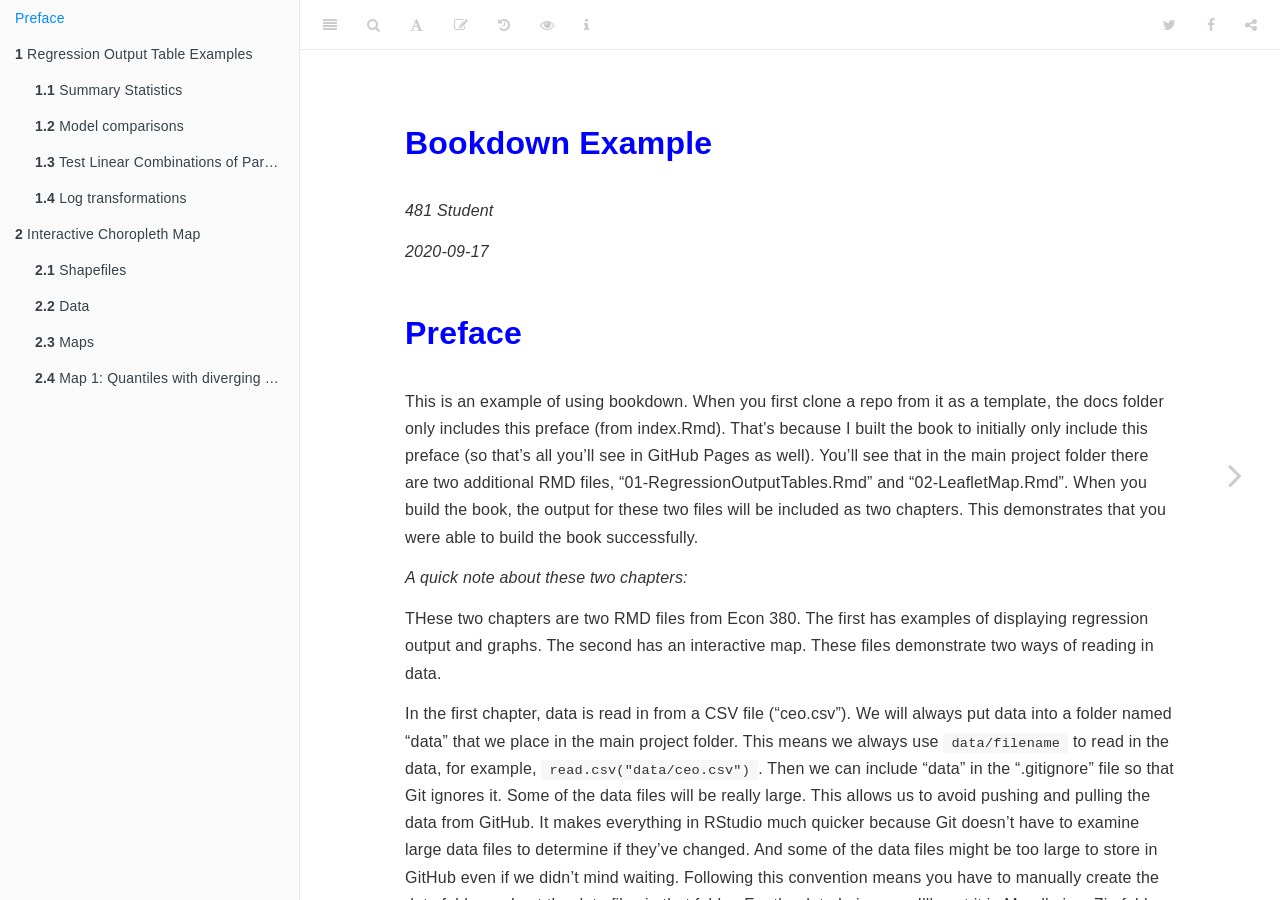
==== commit cdd51f16: "commit #1" ====
--- a/docs/index.html
+++ b/docs/index.html
@@ -32,7 +32,7 @@
   
   
 
-
+<link rel="next" href="regression-output-table-examples.html"/>
 <script src="libs/jquery-2.2.3/jquery.min.js"></script>
 <link href="libs/gitbook-2.6.7/css/style.css" rel="stylesheet" />
 <link href="libs/gitbook-2.6.7/css/plugin-table.css" rel="stylesheet" />
@@ -51,8 +51,80 @@
 
 
 <script src="libs/accessible-code-block-0.0.1/empty-anchor.js"></script>
-
-
+<script src="libs/htmlwidgets-1.5.1/htmlwidgets.js"></script>
+<link href="libs/leaflet-1.3.1/leaflet.css" rel="stylesheet" />
+<script src="libs/leaflet-1.3.1/leaflet.js"></script>
+<link href="libs/leafletfix-1.0.0/leafletfix.css" rel="stylesheet" />
+<script src="libs/Proj4Leaflet-1.0.1/proj4-compressed.js"></script>
+<script src="libs/Proj4Leaflet-1.0.1/proj4leaflet.js"></script>
+<link href="libs/rstudio_leaflet-1.3.1/rstudio_leaflet.css" rel="stylesheet" />
+<script src="libs/leaflet-binding-2.0.3/leaflet.js"></script>
+
+
+<style type="text/css">
+code.sourceCode > span { display: inline-block; line-height: 1.25; }
+code.sourceCode > span { color: inherit; text-decoration: inherit; }
+code.sourceCode > span:empty { height: 1.2em; }
+.sourceCode { overflow: visible; }
+code.sourceCode { white-space: pre; position: relative; }
+pre.sourceCode { margin: 0; }
+@media screen {
+div.sourceCode { overflow: auto; }
+}
+@media print {
+code.sourceCode { white-space: pre-wrap; }
+code.sourceCode > span { text-indent: -5em; padding-left: 5em; }
+}
+pre.numberSource code
+  { counter-reset: source-line 0; }
+pre.numberSource code > span
+  { position: relative; left: -4em; counter-increment: source-line; }
+pre.numberSource code > span > a:first-child::before
+  { content: counter(source-line);
+    position: relative; left: -1em; text-align: right; vertical-align: baseline;
+    border: none; display: inline-block;
+    -webkit-touch-callout: none; -webkit-user-select: none;
+    -khtml-user-select: none; -moz-user-select: none;
+    -ms-user-select: none; user-select: none;
+    padding: 0 4px; width: 4em;
+    color: #aaaaaa;
+  }
+pre.numberSource { margin-left: 3em; border-left: 1px solid #aaaaaa;  padding-left: 4px; }
+div.sourceCode
+  {   }
+@media screen {
+code.sourceCode > span > a:first-child::before { text-decoration: underline; }
+}
+code span.al { color: #ff0000; font-weight: bold; } /* Alert */
+code span.an { color: #60a0b0; font-weight: bold; font-style: italic; } /* Annotation */
+code span.at { color: #7d9029; } /* Attribute */
+code span.bn { color: #40a070; } /* BaseN */
+code span.bu { } /* BuiltIn */
+code span.cf { color: #007020; font-weight: bold; } /* ControlFlow */
+code span.ch { color: #4070a0; } /* Char */
+code span.cn { color: #880000; } /* Constant */
+code span.co { color: #60a0b0; font-style: italic; } /* Comment */
+code span.cv { color: #60a0b0; font-weight: bold; font-style: italic; } /* CommentVar */
+code span.do { color: #ba2121; font-style: italic; } /* Documentation */
+code span.dt { color: #902000; } /* DataType */
+code span.dv { color: #40a070; } /* DecVal */
+code span.er { color: #ff0000; font-weight: bold; } /* Error */
+code span.ex { } /* Extension */
+code span.fl { color: #40a070; } /* Float */
+code span.fu { color: #06287e; } /* Function */
+code span.im { } /* Import */
+code span.in { color: #60a0b0; font-weight: bold; font-style: italic; } /* Information */
+code span.kw { color: #007020; font-weight: bold; } /* Keyword */
+code span.op { color: #666666; } /* Operator */
+code span.ot { color: #007020; } /* Other */
+code span.pp { color: #bc7a00; } /* Preprocessor */
+code span.sc { color: #4070a0; } /* SpecialChar */
+code span.ss { color: #bb6688; } /* SpecialString */
+code span.st { color: #4070a0; } /* String */
+code span.va { color: #19177c; } /* Variable */
+code span.vs { color: #4070a0; } /* VerbatimString */
+code span.wa { color: #60a0b0; font-weight: bold; font-style: italic; } /* Warning */
+</style>
 
 <link rel="stylesheet" href="style.css" type="text/css" />
 </head>
@@ -67,7 +139,24 @@
       <nav role="navigation">
 
 <ul class="summary">
-<li class="chapter" data-level="" data-path=""><a href="#preface"><i class="fa fa-check"></i>Preface</a></li>
+<li class="chapter" data-level="" data-path="index.html"><a href="index.html"><i class="fa fa-check"></i>Preface</a></li>
+<li class="chapter" data-level="1" data-path="regression-output-table-examples.html"><a href="regression-output-table-examples.html"><i class="fa fa-check"></i><b>1</b> Regression Output Table Examples</a><ul>
+<li class="chapter" data-level="1.1" data-path="regression-output-table-examples.html"><a href="regression-output-table-examples.html#summary-statistics"><i class="fa fa-check"></i><b>1.1</b> Summary Statistics</a></li>
+<li class="chapter" data-level="1.2" data-path="regression-output-table-examples.html"><a href="regression-output-table-examples.html#model-comparisons"><i class="fa fa-check"></i><b>1.2</b> Model comparisons</a><ul>
+<li class="chapter" data-level="1.2.1" data-path="regression-output-table-examples.html"><a href="regression-output-table-examples.html#adjusted-r-squared"><i class="fa fa-check"></i><b>1.2.1</b> Adjusted R-Squared</a></li>
+</ul></li>
+<li class="chapter" data-level="1.3" data-path="regression-output-table-examples.html"><a href="regression-output-table-examples.html#test-linear-combinations-of-parameters"><i class="fa fa-check"></i><b>1.3</b> Test Linear Combinations of Parameters</a></li>
+<li class="chapter" data-level="1.4" data-path="regression-output-table-examples.html"><a href="regression-output-table-examples.html#log-transformations"><i class="fa fa-check"></i><b>1.4</b> Log transformations</a><ul>
+<li class="chapter" data-level="1.4.1" data-path="regression-output-table-examples.html"><a href="regression-output-table-examples.html#histograms"><i class="fa fa-check"></i><b>1.4.1</b> Histograms</a></li>
+<li class="chapter" data-level="1.4.2" data-path="regression-output-table-examples.html"><a href="regression-output-table-examples.html#scatter-plots"><i class="fa fa-check"></i><b>1.4.2</b> Scatter plots</a></li>
+</ul></li>
+</ul></li>
+<li class="chapter" data-level="2" data-path="interactive-choropleth-map.html"><a href="interactive-choropleth-map.html"><i class="fa fa-check"></i><b>2</b> Interactive Choropleth Map</a><ul>
+<li class="chapter" data-level="2.1" data-path="interactive-choropleth-map.html"><a href="interactive-choropleth-map.html#shapefiles"><i class="fa fa-check"></i><b>2.1</b> Shapefiles</a></li>
+<li class="chapter" data-level="2.2" data-path="interactive-choropleth-map.html"><a href="interactive-choropleth-map.html#data"><i class="fa fa-check"></i><b>2.2</b> Data</a></li>
+<li class="chapter" data-level="2.3" data-path="interactive-choropleth-map.html"><a href="interactive-choropleth-map.html#maps"><i class="fa fa-check"></i><b>2.3</b> Maps</a></li>
+<li class="chapter" data-level="2.4" data-path="interactive-choropleth-map.html"><a href="interactive-choropleth-map.html#map-1-quantiles-with-diverging-red-blue-scale"><i class="fa fa-check"></i><b>2.4</b> Map 1: Quantiles with diverging Red-Blue Scale</a></li>
+</ul></li>
 </ul>
 
       </nav>
@@ -97,7 +186,8 @@
 <p>THese two chapters are two RMD files from Econ 380. The first has examples of displaying regression output and graphs. The second has an interactive map. These files demonstrate two ways of reading in data.</p>
 <p>In the first chapter, data is read in from a CSV file (“ceo.csv”). We will always put data into a folder named “data” that we place in the main project folder. This means we always use <code>data/filename</code> to read in the data, for example, <code>read.csv("data/ceo.csv")</code>. Then we can include “data” in the “.gitignore” file so that Git ignores it. Some of the data files will be really large. This allows us to avoid pushing and pulling the data from GitHub. It makes everything in RStudio much quicker because Git doesn’t have to examine large data files to determine if they’ve changed. And some of the data files might be too large to store in GitHub even if we didn’t mind waiting. Following this convention means you have to manually create the data folder and put the data files in that folder. For the data I give you, I’ll post it in Moodle in a Zip folder.</p>
 <p>In the second RMD file (with the map), data is read in directly from a URL.</p>
-<p>We will always use this basic setup. ALways open RStudio by opening the .RProj folder so that the working directory is set correctly. Always put a “data” folder in the main project folder and open data using “data/filename”, for example, <code>read.csv("data/ceo.csv")</code>.</p>
+<p>We will always use this basic setup. ALways open RStudio by opening the .RProj folder so that the working directory is set correctly. Always put a “data” folder in the main project folder and open data using “data/filename”, for example, <code>read.csv("data/ceo.csv")</code>.
+```</p>
 
 </div>
             </section>
@@ -106,7 +196,7 @@
         </div>
       </div>
 
-
+<a href="regression-output-table-examples.html" class="navigation navigation-next navigation-unique" aria-label="Next page"><i class="fa fa-angle-right"></i></a>
     </div>
   </div>
 <script src="libs/gitbook-2.6.7/js/app.min.js"></script>
@@ -137,15 +227,15 @@
 "size": 2
 },
 "edit": {
-"link": "https://github.com/YOUR GITHUB USERNAME/YOUR REPO NAME/edit/master/index.Rmd",
+"link": "https://github.com/gauer5/Bookdown.Example/edit/master/index.Rmd",
 "text": "Edit"
 },
 "history": {
-"link": "https://github.com/YOUR GITHUB USERNAME/YOUR REPO NAME/commits/master/index.Rmd",
+"link": "https://github.com/gauer5/Bookdown.Example/commits/master/index.Rmd",
 "text": null
 },
 "view": {
-"link": "https://github.com/YOUR GITHUB USERNAME/YOUR REPO NAME/blob/master/index.Rmd",
+"link": "https://github.com/gauer5/Bookdown.Example/blob/master/index.Rmd",
 "text": null
 },
 "download": null,
@@ -156,6 +246,20 @@
 });
 </script>
 
+<!-- dynamically load mathjax for compatibility with self-contained -->
+<script>
+  (function () {
+    var script = document.createElement("script");
+    script.type = "text/javascript";
+    var src = "true";
+    if (src === "" || src === "true") src = "https://mathjax.rstudio.com/latest/MathJax.js?config=TeX-MML-AM_CHTML";
+    if (location.protocol !== "file:")
+      if (/^https?:/.test(src))
+        src = src.replace(/^https?:/, '');
+    script.src = src;
+    document.getElementsByTagName("head")[0].appendChild(script);
+  })();
+</script>
 </body>
 
 </html>
--- a/docs/libs/leafletfix-1.0.0/leafletfix.css
+++ b/docs/libs/leafletfix-1.0.0/leafletfix.css
@@ -0,0 +1,36 @@
+/* Work around CSS properties introduced on img by bootstrap */
+img.leaflet-tile {
+  padding: 0;
+  margin: 0;
+  border-radius: 0;
+  border: none;
+}
+.info {
+  padding: 6px 8px;
+  font: 14px/16px Arial, Helvetica, sans-serif;
+  background: white;
+  background: rgba(255,255,255,0.8);
+  box-shadow: 0 0 15px rgba(0,0,0,0.2);
+  border-radius: 5px;
+}
+.legend {
+  line-height: 18px;
+  color: #555;
+}
+.legend svg text {
+  fill: #555;
+}
+.legend svg line {
+  stroke: #555;
+}
+.legend i {
+  width: 18px;
+  height: 18px;
+  margin-right: 4px;
+  opacity: 0.7;
+  display: inline-block;
+  vertical-align: top;
+  /*For IE 7*/
+  zoom: 1;
+  *display: inline;
+}
